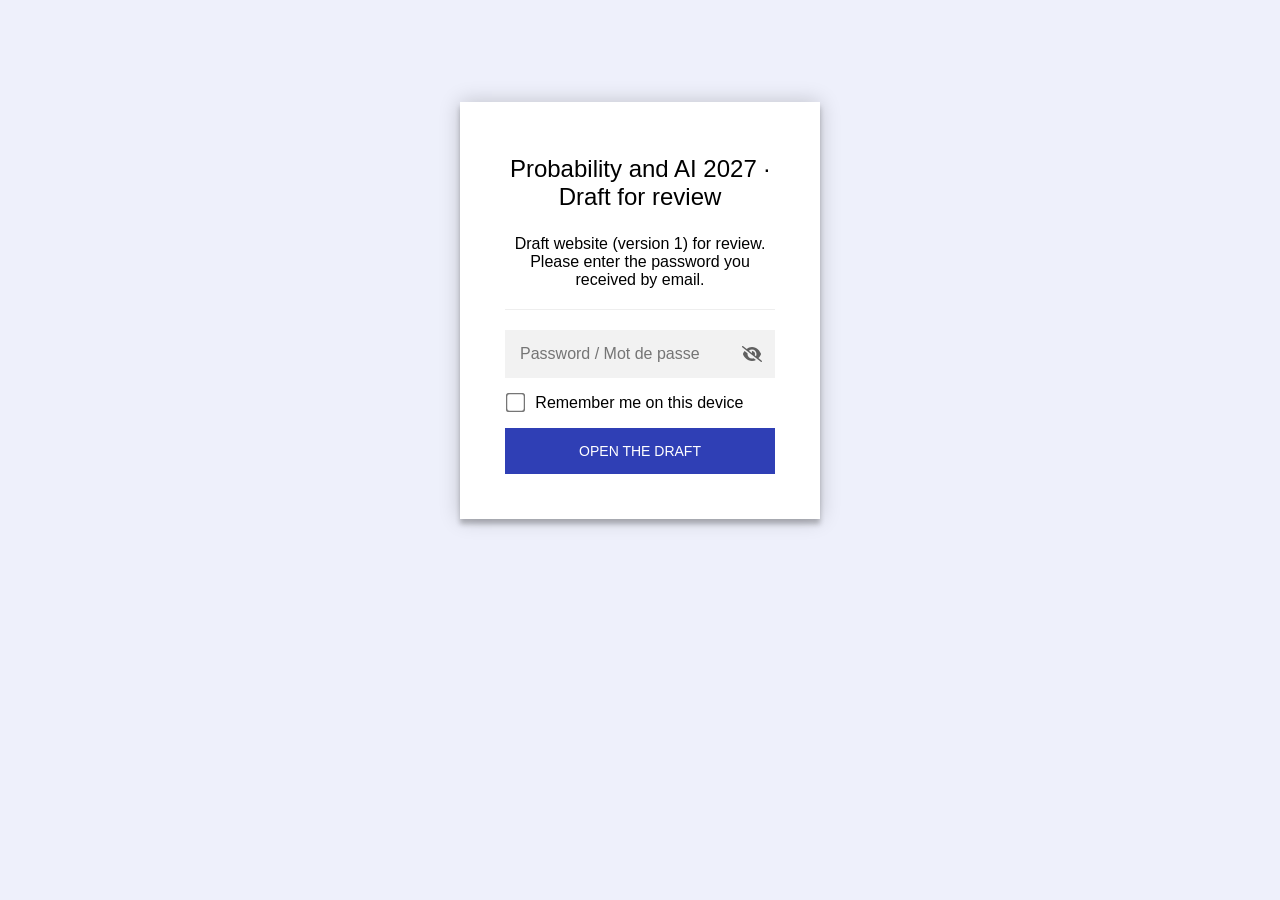
==== index.html @ 752f81de "Password-protected draft of the Probability and AI 2027 workshop website (version 1) Co-Authored-By:" ====
<!DOCTYPE html>
<html class="staticrypt-html">
    <head>
    <meta name="robots" content="noindex, nofollow">
        <meta charset="utf-8" />
        <title>Probability and AI 2027 · Draft for review</title>
        <meta name="viewport" content="width=device-width, initial-scale=1" />

        <!-- do not cache this page -->
        <meta http-equiv="cache-control" content="max-age=0" />
        <meta http-equiv="cache-control" content="no-cache" />
        <meta http-equiv="expires" content="0" />
        <meta http-equiv="expires" content="Tue, 01 Jan 1980 1:00:00 GMT" />
        <meta http-equiv="pragma" content="no-cache" />

        <style>
            .staticrypt-hr {
                margin-top: 20px;
                margin-bottom: 20px;
                border: 0;
                border-top: 1px solid #eee;
            }

            .staticrypt-page {
                width: 360px;
                padding: 8% 0 0;
                margin: auto;
                box-sizing: border-box;
            }

            .staticrypt-form {
                position: relative;
                z-index: 1;
                background: #ffffff;
                max-width: 360px;
                margin: 0 auto 100px;
                padding: 45px;
                text-align: center;
                box-shadow: 0 0 20px 0 rgba(0, 0, 0, 0.2), 0 5px 5px 0 rgba(0, 0, 0, 0.24);
            }

            .staticrypt-form input[type="password"],
            input[type="text"] {
                background: inherit;
                border: 0;
                box-sizing: border-box; /* This ensures padding is included in the total width */
                font-size: 14px;
                outline: 0;
                padding: 15px 30px 15px 15px; /* Adjust the padding to ensure there is space for the icon */
                width: 100%;
            }

            .staticrypt-password-container {
                position: relative;
                outline: 0;
                background: #f2f2f2;
                width: 100%;
                border: 0;
                margin: 0 0 15px;
                box-sizing: border-box;
            }

            .staticrypt-toggle-password-visibility {
                cursor: pointer;
                height: 20px;
                opacity: 60%;
                padding: 13px;
                position: absolute;
                right: 0;
                top: 50%;
                transform: translateY(-50%);
                width: 20px;
            }

            .staticrypt-form .staticrypt-decrypt-button {
                text-transform: uppercase;
                outline: 0;
                background: #2f3fb5;
                width: 100%;
                border: 0;
                padding: 15px;
                color: #ffffff;
                font-size: 14px;
                cursor: pointer;
            }

            .staticrypt-form .staticrypt-decrypt-button:hover,
            .staticrypt-form .staticrypt-decrypt-button:active,
            .staticrypt-form .staticrypt-decrypt-button:focus {
                background: #2f3fb5;
                filter: brightness(92%);
            }

            .staticrypt-html {
                height: 100%;
            }

            .staticrypt-body {
                height: 100%;
                margin: 0;
            }

            .staticrypt-content {
                height: 100%;
                margin-bottom: 1em;
                background: #eef0fb;
                font-family: "Arial", sans-serif;
                -webkit-font-smoothing: antialiased;
                -moz-osx-font-smoothing: grayscale;
            }

            .staticrypt-instructions {
                margin-top: -1em;
                margin-bottom: 1em;
            }

            .staticrypt-title {
                font-size: 1.5em;
            }

            label.staticrypt-remember {
                display: flex;
                align-items: center;
                margin-bottom: 1em;
            }

            .staticrypt-remember input[type="checkbox"] {
                transform: scale(1.5);
                margin-right: 1em;
            }

            .hidden {
                display: none !important;
            }

            .staticrypt-spinner-container {
                height: 100%;
                display: flex;
                align-items: center;
                justify-content: center;
            }

            .staticrypt-spinner {
                display: inline-block;
                width: 2rem;
                height: 2rem;
                vertical-align: text-bottom;
                border: 0.25em solid gray;
                border-right-color: transparent;
                border-radius: 50%;
                -webkit-animation: spinner-border 0.75s linear infinite;
                animation: spinner-border 0.75s linear infinite;
                animation-duration: 0.75s;
                animation-timing-function: linear;
                animation-delay: 0s;
                animation-iteration-count: infinite;
                animation-direction: normal;
                animation-fill-mode: none;
                animation-play-state: running;
                animation-name: spinner-border;
            }

            @keyframes spinner-border {
                100% {
                    transform: rotate(360deg);
                }
            }

            @media screen and (-webkit-min-device-pixel-ratio: 0) {
                .staticrypt-form input[type="password"],
                input[type="text"] {
                    font-size: 16px;
                }
            }
        </style>
    </head>

    <body class="staticrypt-body">
        <div id="staticrypt_loading" class="staticrypt-spinner-container">
            <div class="staticrypt-spinner"></div>
        </div>

        <div id="staticrypt_content" class="staticrypt-content hidden">
            <div class="staticrypt-page">
                <div class="staticrypt-form">
                    <div class="staticrypt-instructions">
                        <p class="staticrypt-title">Probability and AI 2027 · Draft for review</p>
                        <p>Draft website (version 1) for review. Please enter the password you received by email.</p>
                    </div>

                    <hr class="staticrypt-hr" />

                    <form id="staticrypt-form" action="#" method="post">
                        <div class="staticrypt-password-container">
                            <input
                                id="staticrypt-password"
                                type="password"
                                name="password"
                                placeholder="Password / Mot de passe"
                                autofocus
                            />

                            <img
                                class="staticrypt-toggle-password-visibility"
                                alt="Show password"
                                title="Show password"
                                src="[data-uri]"
                            />
                        </div>

                        <label id="staticrypt-remember-label" class="staticrypt-remember hidden">
                            <input id="staticrypt-remember" type="checkbox" name="remember" />
                            Remember me on this device
                        </label>

                        <input type="submit" class="staticrypt-decrypt-button" value="Open the draft" />
                    </form>
                </div>
            </div>
        </div>

        <script>
            // these variables will be filled when generating the file - the template format is 'variable_name'
            const staticryptInitiator = ((function(){
  const exports = {};
  const cryptoEngine = ((function(){
  const exports = {};
  const { subtle } = crypto;

const IV_BITS = 16 * 8;
const HEX_BITS = 4;
const ENCRYPTION_ALGO = "AES-CBC";

/**
 * Translates between utf8 encoded hexadecimal strings
 * and Uint8Array bytes.
 */
const HexEncoder = {
    /**
     * hex string -> bytes
     * @param {string} hexString
     * @returns {Uint8Array}
     */
    parse: function (hexString) {
        if (hexString.length % 2 !== 0) throw "Invalid hexString";
        const arrayBuffer = new Uint8Array(hexString.length / 2);

        for (let i = 0; i < hexString.length; i += 2) {
            const byteValue = parseInt(hexString.substring(i, i + 2), 16);
            if (isNaN(byteValue)) {
                throw "Invalid hexString";
            }
            arrayBuffer[i / 2] = byteValue;
        }
        return arrayBuffer;
    },

    /**
     * bytes -> hex string
     * @param {Uint8Array} bytes
     * @returns {string}
     */
    stringify: function (bytes) {
        const hexBytes = [];

        for (let i = 0; i < bytes.length; ++i) {
            let byteString = bytes[i].toString(16);
            if (byteString.length < 2) {
                byteString = "0" + byteString;
            }
            hexBytes.push(byteString);
        }
        return hexBytes.join("");
    },
};

/**
 * Translates between utf8 strings and Uint8Array bytes.
 */
const UTF8Encoder = {
    parse: function (str) {
        return new TextEncoder().encode(str);
    },

    stringify: function (bytes) {
        return new TextDecoder().decode(bytes);
    },
};

/**
 * Salt and encrypt a msg with a password.
 */
async function encrypt(msg, hashedPassword) {
    // Must be 16 bytes, unpredictable, and preferably cryptographically random. However, it need not be secret.
    // https://developer.mozilla.org/en-US/docs/Web/API/SubtleCrypto/encrypt#parameters
    const iv = crypto.getRandomValues(new Uint8Array(IV_BITS / 8));

    const key = await subtle.importKey("raw", HexEncoder.parse(hashedPassword), ENCRYPTION_ALGO, false, ["encrypt"]);

    const encrypted = await subtle.encrypt(
        {
            name: ENCRYPTION_ALGO,
            iv: iv,
        },
        key,
        UTF8Encoder.parse(msg)
    );

    // iv will be 32 hex characters, we prepend it to the ciphertext for use in decryption
    return HexEncoder.stringify(iv) + HexEncoder.stringify(new Uint8Array(encrypted));
}
exports.encrypt = encrypt;

/**
 * Decrypt a salted msg using a password.
 *
 * @param {string} encryptedMsg
 * @param {string} hashedPassword
 * @returns {Promise<string>}
 */
async function decrypt(encryptedMsg, hashedPassword) {
    const ivLength = IV_BITS / HEX_BITS;
    const iv = HexEncoder.parse(encryptedMsg.substring(0, ivLength));
    const encrypted = encryptedMsg.substring(ivLength);

    const key = await subtle.importKey("raw", HexEncoder.parse(hashedPassword), ENCRYPTION_ALGO, false, ["decrypt"]);

    const outBuffer = await subtle.decrypt(
        {
            name: ENCRYPTION_ALGO,
            iv: iv,
        },
        key,
        HexEncoder.parse(encrypted)
    );

    return UTF8Encoder.stringify(new Uint8Array(outBuffer));
}
exports.decrypt = decrypt;

/**
 * Salt and hash the password so it can be stored in localStorage without opening a password reuse vulnerability.
 *
 * @param {string} password
 * @param {string} salt
 * @returns {Promise<string>}
 */
async function hashPassword(password, salt) {
    // we hash the password in multiple steps, each adding more iterations. This is because we used to allow less
    // iterations, so for backward compatibility reasons, we need to support going from that to more iterations.
    let hashedPassword = await hashLegacyRound(password, salt);

    hashedPassword = await hashSecondRound(hashedPassword, salt);

    return hashThirdRound(hashedPassword, salt);
}
exports.hashPassword = hashPassword;

/**
 * This hashes the password with 1k iterations. This is a low number, we need this function to support backwards
 * compatibility.
 *
 * @param {string} password
 * @param {string} salt
 * @returns {Promise<string>}
 */
function hashLegacyRound(password, salt) {
    return pbkdf2(password, salt, 1000, "SHA-1");
}
exports.hashLegacyRound = hashLegacyRound;

/**
 * Add a second round of iterations. This is because we used to use 1k, so for backwards compatibility with
 * remember-me/autodecrypt links, we need to support going from that to more iterations.
 *
 * @param hashedPassword
 * @param salt
 * @returns {Promise<string>}
 */
function hashSecondRound(hashedPassword, salt) {
    return pbkdf2(hashedPassword, salt, 14000, "SHA-256");
}
exports.hashSecondRound = hashSecondRound;

/**
 * Add a third round of iterations to bring total number to 600k. This is because we used to use 1k, then 15k, so for
 * backwards compatibility with remember-me/autodecrypt links, we need to support going from that to more iterations.
 *
 * @param hashedPassword
 * @param salt
 * @returns {Promise<string>}
 */
function hashThirdRound(hashedPassword, salt) {
    return pbkdf2(hashedPassword, salt, 585000, "SHA-256");
}
exports.hashThirdRound = hashThirdRound;

/**
 * Salt and hash the password so it can be stored in localStorage without opening a password reuse vulnerability.
 *
 * @param {string} password
 * @param {string} salt
 * @param {int} iterations
 * @param {string} hashAlgorithm
 * @returns {Promise<string>}
 */
async function pbkdf2(password, salt, iterations, hashAlgorithm) {
    const key = await subtle.importKey("raw", UTF8Encoder.parse(password), "PBKDF2", false, ["deriveBits"]);

    const keyBytes = await subtle.deriveBits(
        {
            name: "PBKDF2",
            hash: hashAlgorithm,
            iterations,
            salt: UTF8Encoder.parse(salt),
        },
        key,
        256
    );

    return HexEncoder.stringify(new Uint8Array(keyBytes));
}

function generateRandomSalt() {
    const bytes = crypto.getRandomValues(new Uint8Array(128 / 8));

    return HexEncoder.stringify(new Uint8Array(bytes));
}
exports.generateRandomSalt = generateRandomSalt;

async function signMessage(hashedPassword, message) {
    const key = await subtle.importKey(
        "raw",
        HexEncoder.parse(hashedPassword),
        {
            name: "HMAC",
            hash: "SHA-256",
        },
        false,
        ["sign"]
    );
    const signature = await subtle.sign("HMAC", key, UTF8Encoder.parse(message));

    return HexEncoder.stringify(new Uint8Array(signature));
}
exports.signMessage = signMessage;

function getRandomAlphanum() {
    const possibleCharacters = "abcdefghijklmnopqrstuvwxyzABCDEFGHIJKLMNOPQRSTUVWXYZ0123456789";

    let byteArray;
    let parsedInt;

    // Keep generating new random bytes until we get a value that falls
    // within a range that can be evenly divided by possibleCharacters.length
    do {
        byteArray = crypto.getRandomValues(new Uint8Array(1));
        // extract the lowest byte to get an int from 0 to 255 (probably unnecessary, since we're only generating 1 byte)
        parsedInt = byteArray[0] & 0xff;
    } while (parsedInt >= 256 - (256 % possibleCharacters.length));

    // Take the modulo of the parsed integer to get a random number between 0 and totalLength - 1
    const randomIndex = parsedInt % possibleCharacters.length;

    return possibleCharacters[randomIndex];
}

/**
 * Generate a random string of a given length.
 *
 * @param {int} length
 * @returns {string}
 */
function generateRandomString(length) {
    let randomString = "";

    for (let i = 0; i < length; i++) {
        randomString += getRandomAlphanum();
    }

    return randomString;
}
exports.generateRandomString = generateRandomString;

  return exports;
})());
const codec = ((function(){
  const exports = {};
  /**
 * Initialize the codec with the provided cryptoEngine - this return functions to encode and decode messages.
 *
 * @param cryptoEngine - the engine to use for encryption / decryption
 */
function init(cryptoEngine) {
    const exports = {};

    /**
     * Top-level function for encoding a message.
     * Includes password hashing, encryption, and signing.
     *
     * @param {string} msg
     * @param {string} password
     * @param {string} salt
     *
     * @returns {string} The encoded text
     */
    async function encode(msg, password, salt) {
        const hashedPassword = await cryptoEngine.hashPassword(password, salt);

        const encrypted = await cryptoEngine.encrypt(msg, hashedPassword);

        // we use the hashed password in the HMAC because this is effectively what will be used a password (so we can store
        // it in localStorage safely, we don't use the clear text password)
        const hmac = await cryptoEngine.signMessage(hashedPassword, encrypted);

        return hmac + encrypted;
    }
    exports.encode = encode;

    /**
     * Encode using a password that has already been hashed. This is useful to encode multiple messages in a row, that way
     * we don't need to hash the password multiple times.
     *
     * @param {string} msg
     * @param {string} hashedPassword
     *
     * @returns {string} The encoded text
     */
    async function encodeWithHashedPassword(msg, hashedPassword) {
        const encrypted = await cryptoEngine.encrypt(msg, hashedPassword);

        // we use the hashed password in the HMAC because this is effectively what will be used a password (so we can store
        // it in localStorage safely, we don't use the clear text password)
        const hmac = await cryptoEngine.signMessage(hashedPassword, encrypted);

        return hmac + encrypted;
    }
    exports.encodeWithHashedPassword = encodeWithHashedPassword;

    /**
     * Top-level function for decoding a message.
     * Includes signature check and decryption.
     *
     * @param {string} signedMsg
     * @param {string} hashedPassword
     * @param {string} salt
     * @param {int} backwardCompatibleAttempt
     * @param {string} originalPassword
     *
     * @returns {Object} {success: true, decoded: string} | {success: false, message: string}
     */
    async function decode(signedMsg, hashedPassword, salt, backwardCompatibleAttempt = 0, originalPassword = "") {
        const encryptedHMAC = signedMsg.substring(0, 64);
        const encryptedMsg = signedMsg.substring(64);
        const decryptedHMAC = await cryptoEngine.signMessage(hashedPassword, encryptedMsg);

        if (decryptedHMAC !== encryptedHMAC) {
            // we have been raising the number of iterations in the hashing algorithm multiple times, so to support the old
            // remember-me/autodecrypt links we need to try bringing the old hashes up to speed.
            originalPassword = originalPassword || hashedPassword;
            if (backwardCompatibleAttempt === 0) {
                const updatedHashedPassword = await cryptoEngine.hashThirdRound(originalPassword, salt);

                return decode(signedMsg, updatedHashedPassword, salt, backwardCompatibleAttempt + 1, originalPassword);
            }
            if (backwardCompatibleAttempt === 1) {
                let updatedHashedPassword = await cryptoEngine.hashSecondRound(originalPassword, salt);
                updatedHashedPassword = await cryptoEngine.hashThirdRound(updatedHashedPassword, salt);

                return decode(signedMsg, updatedHashedPassword, salt, backwardCompatibleAttempt + 1, originalPassword);
            }

            return { success: false, message: "Signature mismatch" };
        }

        return {
            success: true,
            decoded: await cryptoEngine.decrypt(encryptedMsg, hashedPassword),
        };
    }
    exports.decode = decode;

    return exports;
}
exports.init = init;

  return exports;
})());
const decode = codec.init(cryptoEngine).decode;

/**
 * Initialize the staticrypt module, that exposes functions callbable by the password_template.
 *
 * @param {{
 *  staticryptEncryptedMsgUniqueVariableName: string,
 *  isRememberEnabled: boolean,
 *  rememberDurationInDays: number,
 *  staticryptSaltUniqueVariableName: string,
 * }} staticryptConfig - object of data that is stored on the password_template at encryption time.
 *
 * @param {{
 *  rememberExpirationKey: string,
 *  rememberPassphraseKey: string,
 *  replaceHtmlCallback: function,
 *  clearLocalStorageCallback: function,
 * }} templateConfig - object of data that can be configured by a custom password_template.
 */
function init(staticryptConfig, templateConfig) {
    const exports = {};

    /**
     * Decrypt our encrypted page, replace the whole HTML.
     *
     * @param {string} hashedPassword
     * @returns {Promise<boolean>}
     */
    async function decryptAndReplaceHtml(hashedPassword) {
        const { staticryptEncryptedMsgUniqueVariableName, staticryptSaltUniqueVariableName } = staticryptConfig;
        const { replaceHtmlCallback } = templateConfig;

        const result = await decode(
            staticryptEncryptedMsgUniqueVariableName,
            hashedPassword,
            staticryptSaltUniqueVariableName
        );
        if (!result.success) {
            return false;
        }
        const plainHTML = result.decoded;

        // if the user configured a callback call it, otherwise just replace the whole HTML
        if (typeof replaceHtmlCallback === "function") {
            replaceHtmlCallback(plainHTML);
        } else {
            document.write(plainHTML);
            document.close();
        }

        return true;
    }

    /**
     * Attempt to decrypt the page and replace the whole HTML.
     *
     * @param {string} password
     * @param {boolean} isRememberChecked
     *
     * @returns {Promise<{isSuccessful: boolean, hashedPassword?: string}>} - we return an object, so that if we want to
     *   expose more information in the future we can do it without breaking the password_template
     */
    async function handleDecryptionOfPage(password, isRememberChecked) {
        const { staticryptSaltUniqueVariableName } = staticryptConfig;

        // decrypt and replace the whole page
        const hashedPassword = await cryptoEngine.hashPassword(password, staticryptSaltUniqueVariableName);
        return handleDecryptionOfPageFromHash(hashedPassword, isRememberChecked);
    }
    exports.handleDecryptionOfPage = handleDecryptionOfPage;

    async function handleDecryptionOfPageFromHash(hashedPassword, isRememberChecked) {
        const { isRememberEnabled, rememberDurationInDays } = staticryptConfig;
        const { rememberExpirationKey, rememberPassphraseKey } = templateConfig;

        const isDecryptionSuccessful = await decryptAndReplaceHtml(hashedPassword);

        if (!isDecryptionSuccessful) {
            return {
                isSuccessful: false,
                hashedPassword,
            };
        }

        // remember the hashedPassword and set its expiration if necessary
        if (isRememberEnabled && isRememberChecked) {
            window.localStorage.setItem(rememberPassphraseKey, hashedPassword);

            // set the expiration if the duration isn't 0 (meaning no expiration)
            if (rememberDurationInDays > 0) {
                window.localStorage.setItem(
                    rememberExpirationKey,
                    (new Date().getTime() + rememberDurationInDays * 24 * 60 * 60 * 1000).toString()
                );
            }
        }

        return {
            isSuccessful: true,
            hashedPassword,
        };
    }
    exports.handleDecryptionOfPageFromHash = handleDecryptionOfPageFromHash;

    /**
     * Clear localstorage from staticrypt related values
     */
    function clearLocalStorage() {
        const { clearLocalStorageCallback, rememberExpirationKey, rememberPassphraseKey } = templateConfig;

        if (typeof clearLocalStorageCallback === "function") {
            clearLocalStorageCallback();
        } else {
            localStorage.removeItem(rememberPassphraseKey);
            localStorage.removeItem(rememberExpirationKey);
        }
    }

    async function handleDecryptOnLoad() {
        let isSuccessful = await decryptOnLoadFromUrl();

        if (!isSuccessful) {
            isSuccessful = await decryptOnLoadFromRememberMe();
        }

        return { isSuccessful };
    }
    exports.handleDecryptOnLoad = handleDecryptOnLoad;

    /**
     * Clear storage if we are logging out
     *
     * @returns {boolean} - whether we logged out
     */
    function logoutIfNeeded() {
        const logoutKey = "staticrypt_logout";

        // handle logout through query param
        const queryParams = new URLSearchParams(window.location.search);
        if (queryParams.has(logoutKey)) {
            clearLocalStorage();
            return true;
        }

        // handle logout through URL fragment
        const hash = window.location.hash.substring(1);
        if (hash.includes(logoutKey)) {
            clearLocalStorage();
            return true;
        }

        return false;
    }

    /**
     * To be called on load: check if we want to try to decrypt and replace the HTML with the decrypted content, and
     * try to do it if needed.
     *
     * @returns {Promise<boolean>} true if we derypted and replaced the whole page, false otherwise
     */
    async function decryptOnLoadFromRememberMe() {
        const { rememberDurationInDays } = staticryptConfig;
        const { rememberExpirationKey, rememberPassphraseKey } = templateConfig;

        // if we are login out, terminate
        if (logoutIfNeeded()) {
            return false;
        }

        // if there is expiration configured, check if we're not beyond the expiration
        if (rememberDurationInDays && rememberDurationInDays > 0) {
            const expiration = localStorage.getItem(rememberExpirationKey),
                isExpired = expiration && new Date().getTime() > parseInt(expiration);

            if (isExpired) {
                clearLocalStorage();
                return false;
            }
        }

        const hashedPassword = localStorage.getItem(rememberPassphraseKey);

        if (hashedPassword) {
            // try to decrypt
            const isDecryptionSuccessful = await decryptAndReplaceHtml(hashedPassword);

            // if the decryption is unsuccessful the password might be wrong - silently clear the saved data and let
            // the user fill the password form again
            if (!isDecryptionSuccessful) {
                clearLocalStorage();
                return false;
            }

            return true;
        }

        return false;
    }

    async function decryptOnLoadFromUrl() {
        const passwordKey = "staticrypt_pwd";
        const rememberMeKey = "remember_me";

        // try to get the password from the query param (for backward compatibility - we now want to avoid this method,
        // since it sends the hashed password to the server which isn't needed)
        const queryParams = new URLSearchParams(window.location.search);
        const hashedPasswordQuery = queryParams.get(passwordKey);
        const rememberMeQuery = queryParams.get(rememberMeKey);

        const urlFragment = window.location.hash.substring(1);
        // get the password from the url fragment
        const hashedPasswordRegexMatch = urlFragment.match(new RegExp(passwordKey + "=([^&]*)"));
        const hashedPasswordFragment = hashedPasswordRegexMatch ? hashedPasswordRegexMatch[1] : null;
        const rememberMeFragment = urlFragment.includes(rememberMeKey);

        const hashedPassword = hashedPasswordFragment || hashedPasswordQuery;
        const rememberMe = rememberMeFragment || rememberMeQuery;

        if (hashedPassword) {
            return handleDecryptionOfPageFromHash(hashedPassword, rememberMe);
        }

        return false;
    }

    return exports;
}
exports.init = init;

  return exports;
})());
            const templateError = "Wrong password / Mot de passe incorrect",
                templateToggleAltShow = "Show password",
                templateToggleAltHide = "Hide password",
                isRememberEnabled = true,
                staticryptConfig = {"staticryptEncryptedMsgUniqueVariableName":"[base64]","isRememberEnabled":true,"rememberDurationInDays":30,"staticryptSaltUniqueVariableName":"a4b0f09ac253f34bae8fbdd0ce7cca74"};

            // you can edit these values to customize some of the behavior of StatiCrypt
            const templateConfig = {
                rememberExpirationKey: "staticrypt_expiration",
                rememberPassphraseKey: "staticrypt_passphrase",
                replaceHtmlCallback: null,
                clearLocalStorageCallback: null,
            };

            // init the staticrypt engine
            const staticrypt = staticryptInitiator.init(staticryptConfig, templateConfig);

            // try to automatically decrypt on load if there is a saved password
            window.onload = async function () {
                const { isSuccessful } = await staticrypt.handleDecryptOnLoad();

                // if we didn't decrypt anything on load, show the password prompt. Otherwise the content has already been
                // replaced, no need to do anything
                if (!isSuccessful) {
                    // hide loading screen
                    document.getElementById("staticrypt_loading").classList.add("hidden");
                    document.getElementById("staticrypt_content").classList.remove("hidden");
                    document.getElementById("staticrypt-password").focus();

                    // show the remember me checkbox
                    if (isRememberEnabled) {
                        document.getElementById("staticrypt-remember-label").classList.remove("hidden");
                    }
                }
            };

            // toggle password visibility
            const toggleIcon = document.querySelector(".staticrypt-toggle-password-visibility");
            // these two icons are coming from FontAwesome
            const imgSrcEyeClosed =
                "[data-uri]";
            const imgSrcEyeOpened =
                "[data-uri]";
            toggleIcon.addEventListener("click", function () {
                const passwordInput = document.getElementById("staticrypt-password");
                if (passwordInput.type === "password") {
                    passwordInput.type = "text";
                    toggleIcon.src = imgSrcEyeOpened;
                    toggleIcon.alt = templateToggleAltHide;
                    toggleIcon.title = templateToggleAltHide;
                } else {
                    passwordInput.type = "password";
                    toggleIcon.src = imgSrcEyeClosed;
                    toggleIcon.alt = templateToggleAltShow;
                    toggleIcon.title = templateToggleAltShow;
                }
            });

            // handle password form submission
            document.getElementById("staticrypt-form").addEventListener("submit", async function (e) {
                e.preventDefault();

                const password = document.getElementById("staticrypt-password").value,
                    isRememberChecked = document.getElementById("staticrypt-remember").checked;

                const { isSuccessful } = await staticrypt.handleDecryptionOfPage(password, isRememberChecked);

                if (!isSuccessful) {
                    alert(templateError);
                }
            });
        </script>
    </body>
</html>
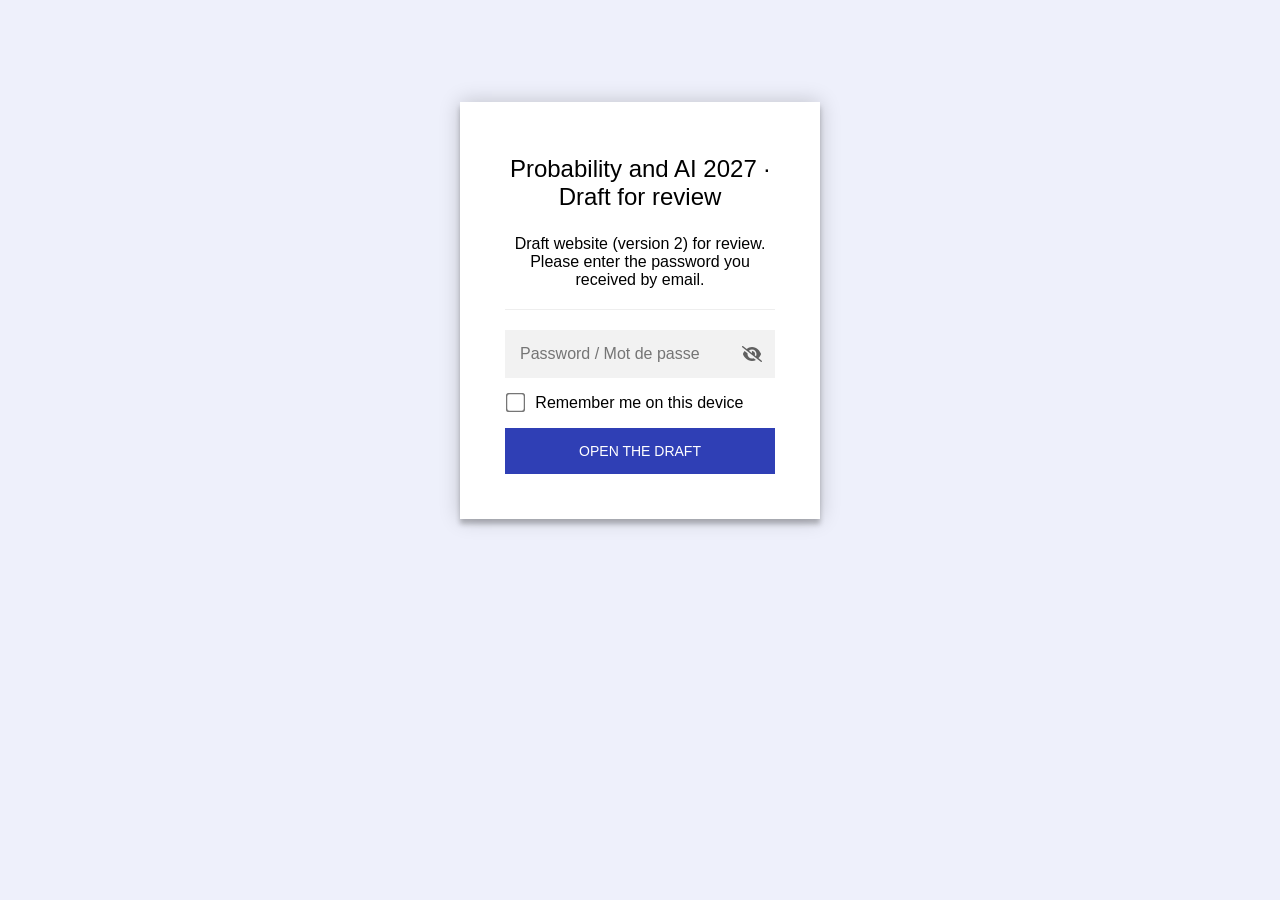
==== commit 816cf792: "Update draft to version 2 Organizers and local committee strip with uOttawa and CRM logos, new speak" ====
--- a/index.html
+++ b/index.html
@@ -185,7 +185,7 @@
                 <div class="staticrypt-form">
                     <div class="staticrypt-instructions">
                         <p class="staticrypt-title">Probability and AI 2027 · Draft for review</p>
-                        <p>Draft website (version 1) for review. Please enter the password you received by email.</p>
+                        <p>Draft website (version 2) for review. Please enter the password you received by email.</p>
                     </div>
 
                     <hr class="staticrypt-hr" />
@@ -821,7 +821,7 @@
                 templateToggleAltShow = "Show password",
                 templateToggleAltHide = "Hide password",
                 isRememberEnabled = true,
-                staticryptConfig = {"staticryptEncryptedMsgUniqueVariableName":"[base64]","isRememberEnabled":true,"rememberDurationInDays":30,"staticryptSaltUniqueVariableName":"a4b0f09ac253f34bae8fbdd0ce7cca74"};
+                staticryptConfig = {"staticryptEncryptedMsgUniqueVariableName":"[base64]","isRememberEnabled":true,"rememberDurationInDays":30,"staticryptSaltUniqueVariableName":"a4b0f09ac253f34bae8fbdd0ce7cca74"};
 
             // you can edit these values to customize some of the behavior of StatiCrypt
             const templateConfig = {
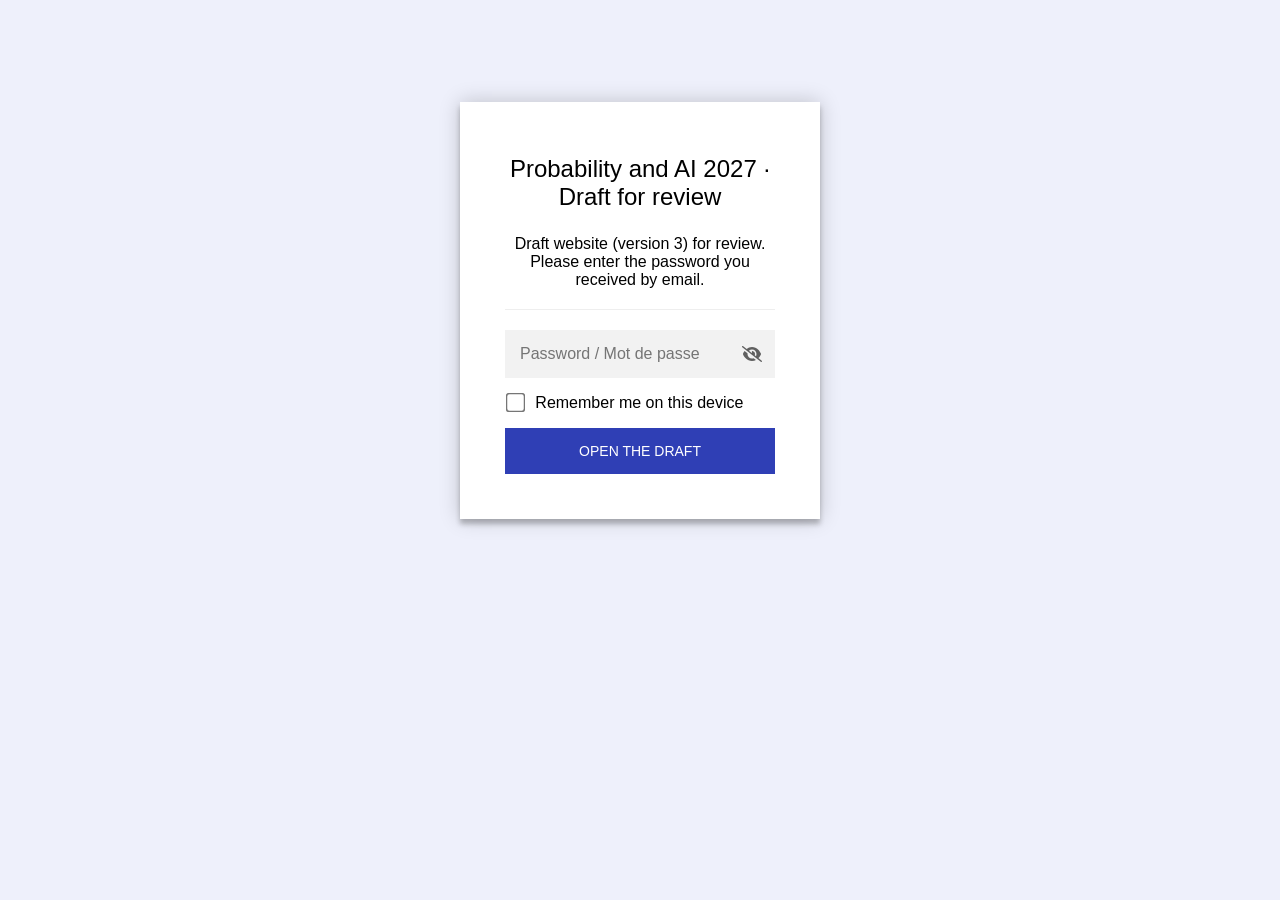
==== commit dfc5a665: "Update draft to version 3: one page per menu tab Sponsors bar at the top, organizers in the title ar" ====
--- a/index.html
+++ b/index.html
@@ -185,7 +185,7 @@
                 <div class="staticrypt-form">
                     <div class="staticrypt-instructions">
                         <p class="staticrypt-title">Probability and AI 2027 · Draft for review</p>
-                        <p>Draft website (version 2) for review. Please enter the password you received by email.</p>
+                        <p>Draft website (version 3) for review. Please enter the password you received by email.</p>
                     </div>
 
                     <hr class="staticrypt-hr" />
@@ -821,7 +821,7 @@
                 templateToggleAltShow = "Show password",
                 templateToggleAltHide = "Hide password",
                 isRememberEnabled = true,
-                staticryptConfig = {"staticryptEncryptedMsgUniqueVariableName":"[base64]","isRememberEnabled":true,"rememberDurationInDays":30,"staticryptSaltUniqueVariableName":"a4b0f09ac253f34bae8fbdd0ce7cca74"};
+                staticryptConfig = {"staticryptEncryptedMsgUniqueVariableName":"[base64]","isRememberEnabled":true,"rememberDurationInDays":30,"staticryptSaltUniqueVariableName":"a4b0f09ac253f34bae8fbdd0ce7cca74"};
 
             // you can edit these values to customize some of the behavior of StatiCrypt
             const templateConfig = {
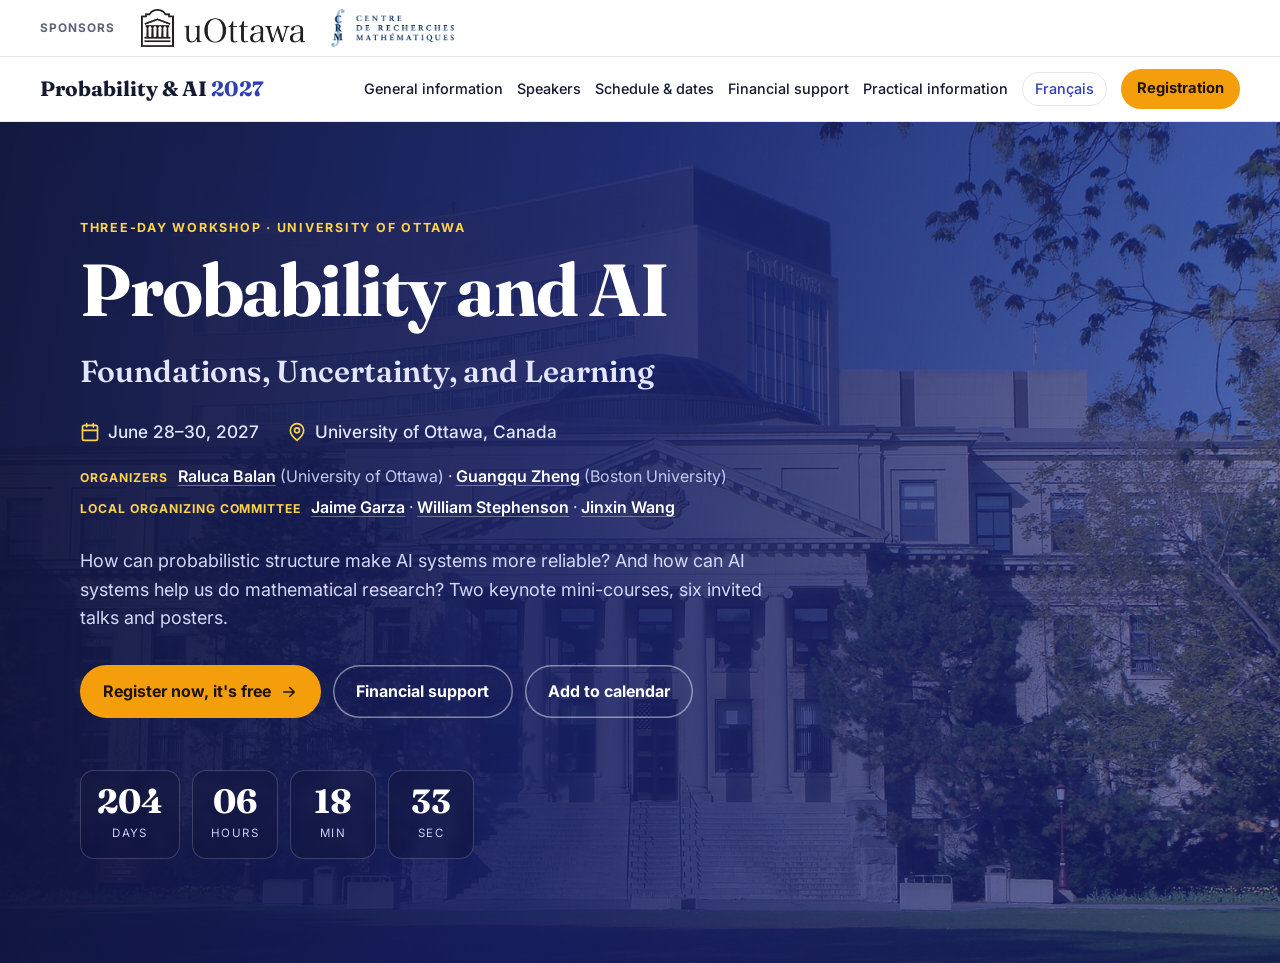
==== commit 6784d2b6: "Remove the password: publish the readable site Co-Authored-By: Claude Opus 5.5 <noreply@anthropic.co" ====
--- a/index.html
+++ b/index.html
@@ -1,893 +1,140 @@
-<!DOCTYPE html>
-<html class="staticrypt-html">
-    <head>
-    <meta name="robots" content="noindex, nofollow">
-        <meta charset="utf-8" />
-        <title>Probability and AI 2027 · Draft for review</title>
-        <meta name="viewport" content="width=device-width, initial-scale=1" />
+<!doctype html>
+<html lang="en">
+<head>
+  <meta name="robots" content="noindex, nofollow">
+  <meta charset="utf-8">
+  <meta name="viewport" content="width=device-width, initial-scale=1">
 
-        <!-- do not cache this page -->
-        <meta http-equiv="cache-control" content="max-age=0" />
-        <meta http-equiv="cache-control" content="no-cache" />
-        <meta http-equiv="expires" content="0" />
-        <meta http-equiv="expires" content="Tue, 01 Jan 1980 1:00:00 GMT" />
-        <meta http-equiv="pragma" content="no-cache" />
+  <!-- Search engines show the title and description; link previews (email, WeChat, X, Slack) use the og: tags -->
+  <title>Probability and AI 2027 · Workshop at the University of Ottawa, June 28–30</title>
+  <meta name="description" content="Probability and AI: Foundations, Uncertainty, and Learning. A free three-day workshop at the University of Ottawa, June 28–30, 2027, with keynote mini-courses by Ivan Nourdin and Le Chen, six invited talks, and financial support for graduate students and postdocs.">
+  <meta name="keywords" content="probability, artificial intelligence, machine learning, uncertainty quantification, stochastic analysis, workshop, conference, Ottawa, 2027">
+  <meta property="og:type" content="website">
+  <meta property="og:title" content="Probability and AI 2027 · June 28–30 · University of Ottawa">
+  <meta property="og:description" content="Free registration · keynote mini-courses by Ivan Nourdin and Le Chen · six invited talks · support for graduate students and postdocs.">
+  <!-- After publishing, add: <meta property="og:image" content="https://YOUR-SITE/images/ottawa/tabaret-hall.jpg"> -->
 
-        <style>
-            .staticrypt-hr {
-                margin-top: 20px;
-                margin-bottom: 20px;
-                border: 0;
-                border-top: 1px solid #eee;
-            }
+  <!-- Lets Google show this as an event (date, place, "free") in search results -->
+  <script type="application/ld+json">
+  {
+    "@context": "https://schema.org",
+    "@type": "Event",
+    "name": "Probability and AI: Foundations, Uncertainty, and Learning",
+    "description": "A free three-day workshop connecting rigorous probability with contemporary AI: two keynote mini-courses, six invited talks, posters, a panel discussion and an open problem session.",
+    "startDate": "2027-06-28T09:30-04:00",
+    "endDate": "2027-06-30T16:45-04:00",
+    "eventStatus": "https://schema.org/EventScheduled",
+    "eventAttendanceMode": "https://schema.org/OfflineEventAttendanceMode",
+    "location": {
+      "@type": "Place",
+      "name": "University of Ottawa",
+      "address": { "@type": "PostalAddress", "addressLocality": "Ottawa", "addressRegion": "ON", "addressCountry": "CA" }
+    },
+    "isAccessibleForFree": true,
+    "offers": { "@type": "Offer", "price": "0", "priceCurrency": "CAD", "availability": "https://schema.org/InStock", "validThrough": "2027-06-01", "url": "https://docs.google.com/forms/d/e/1FAIpQLSeGgCG70pmu8C7cT3y1N-xh1k_grleS4cE2XgWd0tavkhzTyg/viewform" },
+    "organizer": [
+      { "@type": "Person", "name": "Raluca Balan", "affiliation": "University of Ottawa", "url": "https://uniweb.uottawa.ca/sites/Raluca-Balan" },
+      { "@type": "Person", "name": "Guangqu Zheng", "affiliation": "Boston University", "url": "https://sites.bu.edu/gzheng90/" }
+    ],
+    "performer": [
+      { "@type": "Person", "name": "Ivan Nourdin", "affiliation": "University of Luxembourg" },
+      { "@type": "Person", "name": "Le Chen", "affiliation": "Auburn University" },
+      { "@type": "Person", "name": "Krishna Balasubramanian", "affiliation": "University of California, Davis" },
+      { "@type": "Person", "name": "Murat Erdogdu", "affiliation": "University of Toronto" },
+      { "@type": "Person", "name": "Maia Fraser", "affiliation": "University of Ottawa" },
+      { "@type": "Person", "name": "Rafal Kulik", "affiliation": "University of Ottawa" },
+      { "@type": "Person", "name": "David Ledvinka", "affiliation": "Imperial College London" },
+      { "@type": "Person", "name": "Courtney Paquette", "affiliation": "McGill University" }
+    ]
+  }
+  </script>
 
-            .staticrypt-page {
-                width: 360px;
-                padding: 8% 0 0;
-                margin: auto;
-                box-sizing: border-box;
-            }
+  <link rel="icon" href="data:image/svg+xml,%3Csvg xmlns='http://www.w3.org/2000/svg' viewBox='0 0 32 32'%3E%3Crect width='32' height='32' rx='8' fill='%232f3fb5'/%3E%3Ccircle cx='16' cy='16' r='6' fill='%23f59e0b'/%3E%3C/svg%3E">
+  <link rel="preconnect" href="https://fonts.googleapis.com">
+  <link rel="preconnect" href="https://fonts.gstatic.com" crossorigin>
+  <link href="https://fonts.googleapis.com/css2?family=Fraunces:opsz,wght@9..144,600;9..144,700&family=Inter:wght@400;500;600;700&display=swap" rel="stylesheet">
+  <link rel="stylesheet" href="style.css">
+</head>
+<body id="top" class="home">
 
-            .staticrypt-form {
-                position: relative;
-                z-index: 1;
-                background: #ffffff;
-                max-width: 360px;
-                margin: 0 auto 100px;
-                padding: 45px;
-                text-align: center;
-                box-shadow: 0 0 20px 0 rgba(0, 0, 0, 0.2), 0 5px 5px 0 rgba(0, 0, 0, 0.24);
-            }
+<!-- ============ SPONSORS ============ -->
+<div class="sponsor-bar">
+  <div class="container sponsor-inner">
+    <span class="sponsor-label">Sponsors</span>
+    <a href="https://www.uottawa.ca/faculty-science/mathematics-statistics" target="_blank" rel="noopener"><img src="images/logos/uottawa.png" alt="University of Ottawa" width="190" height="44"></a>
+    <a href="https://www.crmath.ca/en/" target="_blank" rel="noopener"><img src="images/logos/crm.png" alt="Centre de recherches mathématiques (CRM)" width="143" height="44"></a>
+  </div>
+</div>
 
-            .staticrypt-form input[type="password"],
-            input[type="text"] {
-                background: inherit;
-                border: 0;
-                box-sizing: border-box; /* This ensures padding is included in the total width */
-                font-size: 14px;
-                outline: 0;
-                padding: 15px 30px 15px 15px; /* Adjust the padding to ensure there is space for the icon */
-                width: 100%;
-            }
+<!-- ============ HEADER / MENU ============ -->
+<header class="site-header">
+  <div class="container nav">
+    <a href="./" class="brand">Probability&nbsp;&amp;&nbsp;AI <span>2027</span></a>
+    <a class="lang lang-mobile" href="fr/" lang="fr" title="Version française">Français</a>
+    <button class="nav-toggle" aria-label="Open menu" aria-expanded="false" aria-controls="nav">
+      <svg class="i" viewBox="0 0 24 24"><path d="M4 6h16M4 12h16M4 18h16"/></svg>
+    </button>
+    <nav id="nav">
+      <a href="information.html">General information</a>
+      <a href="speakers.html">Speakers</a>
+      <a href="schedule.html">Schedule &amp; dates</a>
+      <a href="financial-support.html">Financial support</a>
+      <a href="practical-information.html">Practical information</a>
+      <a class="lang" href="fr/" lang="fr" title="Version française">Français</a>
+      <a class="btn btn-small" href="https://docs.google.com/forms/d/e/1FAIpQLSeGgCG70pmu8C7cT3y1N-xh1k_grleS4cE2XgWd0tavkhzTyg/viewform" target="_blank" rel="noopener">Registration</a>
+    </nav>
+  </div>
+</header>
 
-            .staticrypt-password-container {
-                position: relative;
-                outline: 0;
-                background: #f2f2f2;
-                width: 100%;
-                border: 0;
-                margin: 0 0 15px;
-                box-sizing: border-box;
-            }
+<main>
 
-            .staticrypt-toggle-password-visibility {
-                cursor: pointer;
-                height: 20px;
-                opacity: 60%;
-                padding: 13px;
-                position: absolute;
-                right: 0;
-                top: 50%;
-                transform: translateY(-50%);
-                width: 20px;
-            }
+<!-- ============ HERO ============ -->
+<section class="hero hero-home">
+  <div class="container">
+    <p class="eyebrow">Three-day workshop · University of Ottawa</p>
+    <h1>Probability and AI</h1>
+    <p class="subtitle">Foundations, Uncertainty, and Learning</p>
+    <div class="hero-meta">
+      <span>
+        <svg class="i" viewBox="0 0 24 24"><rect width="18" height="18" x="3" y="4" rx="2"/><path d="M16 2v4M8 2v4M3 10h18"/></svg>
+        June 28–30, 2027
+      </span>
+      <span>
+        <svg class="i" viewBox="0 0 24 24"><path d="M20 10c0 6-8 12-8 12s-8-6-8-12a8 8 0 0 1 16 0Z"/><circle cx="12" cy="10" r="3"/></svg>
+        University of Ottawa, Canada
+      </span>
+    </div>
+    <div class="hero-org">
+      <p><span class="label">Organizers</span><a href="https://uniweb.uottawa.ca/sites/Raluca-Balan" target="_blank" rel="noopener">Raluca Balan</a> <span class="aff">(University of Ottawa)</span> · <a href="https://sites.bu.edu/gzheng90/" target="_blank" rel="noopener">Guangqu Zheng</a> <span class="aff">(Boston University)</span></p>
+      <p><span class="label">Local organizing committee</span><a href="https://garjaime22-hash.github.io/personal-site/index.html" target="_blank" rel="noopener">Jaime Garza</a> · <a href="https://williamdstephenson.github.io/" target="_blank" rel="noopener">William Stephenson</a> · <a href="https://jwang023.github.io/" target="_blank" rel="noopener">Jinxin Wang</a></p>
+    </div>
+    <p class="lead">How can probabilistic structure make AI systems more reliable? And how can AI systems help us
+      do mathematical research? Two keynote mini-courses, six invited talks and posters.</p>
 
-            .staticrypt-form .staticrypt-decrypt-button {
-                text-transform: uppercase;
-                outline: 0;
-                background: #2f3fb5;
-                width: 100%;
-                border: 0;
-                padding: 15px;
-                color: #ffffff;
-                font-size: 14px;
-                cursor: pointer;
-            }
+    <div class="hero-actions">
+      <!-- Registration link (Google Form) is on every page (menu button, floating button) and in the JSON-LD block above: search all .html files when it changes -->
+      <a class="btn" href="https://docs.google.com/forms/d/e/1FAIpQLSeGgCG70pmu8C7cT3y1N-xh1k_grleS4cE2XgWd0tavkhzTyg/viewform" target="_blank" rel="noopener">
+        Register now, it's free
+        <svg class="i" viewBox="0 0 24 24"><path d="M5 12h14M13 6l6 6-6 6"/></svg>
+      </a>
+      <a class="btn btn-ghost" href="financial-support.html">Financial support</a>
+      <a class="btn btn-ghost" target="_blank" rel="noopener"
+         href="https://calendar.google.com/calendar/render?action=TEMPLATE&text=Probability%20and%20AI%202027%20(workshop)&dates=20270628/20270701&location=University%20of%20Ottawa%2C%20Ottawa%2C%20ON%2C%20Canada">
+        Add to calendar
+      </a>
+    </div>
 
-            .staticrypt-form .staticrypt-decrypt-button:hover,
-            .staticrypt-form .staticrypt-decrypt-button:active,
-            .staticrypt-form .staticrypt-decrypt-button:focus {
-                background: #2f3fb5;
-                filter: brightness(92%);
-            }
+    <div class="countdown" data-start="2027-06-28T09:30:00-04:00" aria-label="Time until the workshop starts">
+      <div><b data-d>--</b><small>days</small></div>
+      <div><b data-h>--</b><small>hours</small></div>
+      <div><b data-m>--</b><small>min</small></div>
+      <div><b data-s>--</b><small>sec</small></div>
+    </div>
+  </div>
+</section>
 
-            .staticrypt-html {
-                height: 100%;
-            }
+</main>
 
-            .staticrypt-body {
-                height: 100%;
-                margin: 0;
-            }
-
-            .staticrypt-content {
-                height: 100%;
-                margin-bottom: 1em;
-                background: #eef0fb;
-                font-family: "Arial", sans-serif;
-                -webkit-font-smoothing: antialiased;
-                -moz-osx-font-smoothing: grayscale;
-            }
-
-            .staticrypt-instructions {
-                margin-top: -1em;
-                margin-bottom: 1em;
-            }
-
-            .staticrypt-title {
-                font-size: 1.5em;
-            }
-
-            label.staticrypt-remember {
-                display: flex;
-                align-items: center;
-                margin-bottom: 1em;
-            }
-
-            .staticrypt-remember input[type="checkbox"] {
-                transform: scale(1.5);
-                margin-right: 1em;
-            }
-
-            .hidden {
-                display: none !important;
-            }
-
-            .staticrypt-spinner-container {
-                height: 100%;
-                display: flex;
-                align-items: center;
-                justify-content: center;
-            }
-
-            .staticrypt-spinner {
-                display: inline-block;
-                width: 2rem;
-                height: 2rem;
-                vertical-align: text-bottom;
-                border: 0.25em solid gray;
-                border-right-color: transparent;
-                border-radius: 50%;
-                -webkit-animation: spinner-border 0.75s linear infinite;
-                animation: spinner-border 0.75s linear infinite;
-                animation-duration: 0.75s;
-                animation-timing-function: linear;
-                animation-delay: 0s;
-                animation-iteration-count: infinite;
-                animation-direction: normal;
-                animation-fill-mode: none;
-                animation-play-state: running;
-                animation-name: spinner-border;
-            }
-
-            @keyframes spinner-border {
-                100% {
-                    transform: rotate(360deg);
-                }
-            }
-
-            @media screen and (-webkit-min-device-pixel-ratio: 0) {
-                .staticrypt-form input[type="password"],
-                input[type="text"] {
-                    font-size: 16px;
-                }
-            }
-        </style>
-    </head>
-
-    <body class="staticrypt-body">
-        <div id="staticrypt_loading" class="staticrypt-spinner-container">
-            <div class="staticrypt-spinner"></div>
-        </div>
-
-        <div id="staticrypt_content" class="staticrypt-content hidden">
-            <div class="staticrypt-page">
-                <div class="staticrypt-form">
-                    <div class="staticrypt-instructions">
-                        <p class="staticrypt-title">Probability and AI 2027 · Draft for review</p>
-                        <p>Draft website (version 3) for review. Please enter the password you received by email.</p>
-                    </div>
-
-                    <hr class="staticrypt-hr" />
-
-                    <form id="staticrypt-form" action="#" method="post">
-                        <div class="staticrypt-password-container">
-                            <input
-                                id="staticrypt-password"
-                                type="password"
-                                name="password"
-                                placeholder="Password / Mot de passe"
-                                autofocus
-                            />
-
-                            <img
-                                class="staticrypt-toggle-password-visibility"
-                                alt="Show password"
-                                title="Show password"
-                                src="[data-uri]"
-                            />
-                        </div>
-
-                        <label id="staticrypt-remember-label" class="staticrypt-remember hidden">
-                            <input id="staticrypt-remember" type="checkbox" name="remember" />
-                            Remember me on this device
-                        </label>
-
-                        <input type="submit" class="staticrypt-decrypt-button" value="Open the draft" />
-                    </form>
-                </div>
-            </div>
-        </div>
-
-        <script>
-            // these variables will be filled when generating the file - the template format is 'variable_name'
-            const staticryptInitiator = ((function(){
-  const exports = {};
-  const cryptoEngine = ((function(){
-  const exports = {};
-  const { subtle } = crypto;
-
-const IV_BITS = 16 * 8;
-const HEX_BITS = 4;
-const ENCRYPTION_ALGO = "AES-CBC";
-
-/**
- * Translates between utf8 encoded hexadecimal strings
- * and Uint8Array bytes.
- */
-const HexEncoder = {
-    /**
-     * hex string -> bytes
-     * @param {string} hexString
-     * @returns {Uint8Array}
-     */
-    parse: function (hexString) {
-        if (hexString.length % 2 !== 0) throw "Invalid hexString";
-        const arrayBuffer = new Uint8Array(hexString.length / 2);
-
-        for (let i = 0; i < hexString.length; i += 2) {
-            const byteValue = parseInt(hexString.substring(i, i + 2), 16);
-            if (isNaN(byteValue)) {
-                throw "Invalid hexString";
-            }
-            arrayBuffer[i / 2] = byteValue;
-        }
-        return arrayBuffer;
-    },
-
-    /**
-     * bytes -> hex string
-     * @param {Uint8Array} bytes
-     * @returns {string}
-     */
-    stringify: function (bytes) {
-        const hexBytes = [];
-
-        for (let i = 0; i < bytes.length; ++i) {
-            let byteString = bytes[i].toString(16);
-            if (byteString.length < 2) {
-                byteString = "0" + byteString;
-            }
-            hexBytes.push(byteString);
-        }
-        return hexBytes.join("");
-    },
-};
-
-/**
- * Translates between utf8 strings and Uint8Array bytes.
- */
-const UTF8Encoder = {
-    parse: function (str) {
-        return new TextEncoder().encode(str);
-    },
-
-    stringify: function (bytes) {
-        return new TextDecoder().decode(bytes);
-    },
-};
-
-/**
- * Salt and encrypt a msg with a password.
- */
-async function encrypt(msg, hashedPassword) {
-    // Must be 16 bytes, unpredictable, and preferably cryptographically random. However, it need not be secret.
-    // https://developer.mozilla.org/en-US/docs/Web/API/SubtleCrypto/encrypt#parameters
-    const iv = crypto.getRandomValues(new Uint8Array(IV_BITS / 8));
-
-    const key = await subtle.importKey("raw", HexEncoder.parse(hashedPassword), ENCRYPTION_ALGO, false, ["encrypt"]);
-
-    const encrypted = await subtle.encrypt(
-        {
-            name: ENCRYPTION_ALGO,
-            iv: iv,
-        },
-        key,
-        UTF8Encoder.parse(msg)
-    );
-
-    // iv will be 32 hex characters, we prepend it to the ciphertext for use in decryption
-    return HexEncoder.stringify(iv) + HexEncoder.stringify(new Uint8Array(encrypted));
-}
-exports.encrypt = encrypt;
-
-/**
- * Decrypt a salted msg using a password.
- *
- * @param {string} encryptedMsg
- * @param {string} hashedPassword
- * @returns {Promise<string>}
- */
-async function decrypt(encryptedMsg, hashedPassword) {
-    const ivLength = IV_BITS / HEX_BITS;
-    const iv = HexEncoder.parse(encryptedMsg.substring(0, ivLength));
-    const encrypted = encryptedMsg.substring(ivLength);
-
-    const key = await subtle.importKey("raw", HexEncoder.parse(hashedPassword), ENCRYPTION_ALGO, false, ["decrypt"]);
-
-    const outBuffer = await subtle.decrypt(
-        {
-            name: ENCRYPTION_ALGO,
-            iv: iv,
-        },
-        key,
-        HexEncoder.parse(encrypted)
-    );
-
-    return UTF8Encoder.stringify(new Uint8Array(outBuffer));
-}
-exports.decrypt = decrypt;
-
-/**
- * Salt and hash the password so it can be stored in localStorage without opening a password reuse vulnerability.
- *
- * @param {string} password
- * @param {string} salt
- * @returns {Promise<string>}
- */
-async function hashPassword(password, salt) {
-    // we hash the password in multiple steps, each adding more iterations. This is because we used to allow less
-    // iterations, so for backward compatibility reasons, we need to support going from that to more iterations.
-    let hashedPassword = await hashLegacyRound(password, salt);
-
-    hashedPassword = await hashSecondRound(hashedPassword, salt);
-
-    return hashThirdRound(hashedPassword, salt);
-}
-exports.hashPassword = hashPassword;
-
-/**
- * This hashes the password with 1k iterations. This is a low number, we need this function to support backwards
- * compatibility.
- *
- * @param {string} password
- * @param {string} salt
- * @returns {Promise<string>}
- */
-function hashLegacyRound(password, salt) {
-    return pbkdf2(password, salt, 1000, "SHA-1");
-}
-exports.hashLegacyRound = hashLegacyRound;
-
-/**
- * Add a second round of iterations. This is because we used to use 1k, so for backwards compatibility with
- * remember-me/autodecrypt links, we need to support going from that to more iterations.
- *
- * @param hashedPassword
- * @param salt
- * @returns {Promise<string>}
- */
-function hashSecondRound(hashedPassword, salt) {
-    return pbkdf2(hashedPassword, salt, 14000, "SHA-256");
-}
-exports.hashSecondRound = hashSecondRound;
-
-/**
- * Add a third round of iterations to bring total number to 600k. This is because we used to use 1k, then 15k, so for
- * backwards compatibility with remember-me/autodecrypt links, we need to support going from that to more iterations.
- *
- * @param hashedPassword
- * @param salt
- * @returns {Promise<string>}
- */
-function hashThirdRound(hashedPassword, salt) {
-    return pbkdf2(hashedPassword, salt, 585000, "SHA-256");
-}
-exports.hashThirdRound = hashThirdRound;
-
-/**
- * Salt and hash the password so it can be stored in localStorage without opening a password reuse vulnerability.
- *
- * @param {string} password
- * @param {string} salt
- * @param {int} iterations
- * @param {string} hashAlgorithm
- * @returns {Promise<string>}
- */
-async function pbkdf2(password, salt, iterations, hashAlgorithm) {
-    const key = await subtle.importKey("raw", UTF8Encoder.parse(password), "PBKDF2", false, ["deriveBits"]);
-
-    const keyBytes = await subtle.deriveBits(
-        {
-            name: "PBKDF2",
-            hash: hashAlgorithm,
-            iterations,
-            salt: UTF8Encoder.parse(salt),
-        },
-        key,
-        256
-    );
-
-    return HexEncoder.stringify(new Uint8Array(keyBytes));
-}
-
-function generateRandomSalt() {
-    const bytes = crypto.getRandomValues(new Uint8Array(128 / 8));
-
-    return HexEncoder.stringify(new Uint8Array(bytes));
-}
-exports.generateRandomSalt = generateRandomSalt;
-
-async function signMessage(hashedPassword, message) {
-    const key = await subtle.importKey(
-        "raw",
-        HexEncoder.parse(hashedPassword),
-        {
-            name: "HMAC",
-            hash: "SHA-256",
-        },
-        false,
-        ["sign"]
-    );
-    const signature = await subtle.sign("HMAC", key, UTF8Encoder.parse(message));
-
-    return HexEncoder.stringify(new Uint8Array(signature));
-}
-exports.signMessage = signMessage;
-
-function getRandomAlphanum() {
-    const possibleCharacters = "abcdefghijklmnopqrstuvwxyzABCDEFGHIJKLMNOPQRSTUVWXYZ0123456789";
-
-    let byteArray;
-    let parsedInt;
-
-    // Keep generating new random bytes until we get a value that falls
-    // within a range that can be evenly divided by possibleCharacters.length
-    do {
-        byteArray = crypto.getRandomValues(new Uint8Array(1));
-        // extract the lowest byte to get an int from 0 to 255 (probably unnecessary, since we're only generating 1 byte)
-        parsedInt = byteArray[0] & 0xff;
-    } while (parsedInt >= 256 - (256 % possibleCharacters.length));
-
-    // Take the modulo of the parsed integer to get a random number between 0 and totalLength - 1
-    const randomIndex = parsedInt % possibleCharacters.length;
-
-    return possibleCharacters[randomIndex];
-}
-
-/**
- * Generate a random string of a given length.
- *
- * @param {int} length
- * @returns {string}
- */
-function generateRandomString(length) {
-    let randomString = "";
-
-    for (let i = 0; i < length; i++) {
-        randomString += getRandomAlphanum();
-    }
-
-    return randomString;
-}
-exports.generateRandomString = generateRandomString;
-
-  return exports;
-})());
-const codec = ((function(){
-  const exports = {};
-  /**
- * Initialize the codec with the provided cryptoEngine - this return functions to encode and decode messages.
- *
- * @param cryptoEngine - the engine to use for encryption / decryption
- */
-function init(cryptoEngine) {
-    const exports = {};
-
-    /**
-     * Top-level function for encoding a message.
-     * Includes password hashing, encryption, and signing.
-     *
-     * @param {string} msg
-     * @param {string} password
-     * @param {string} salt
-     *
-     * @returns {string} The encoded text
-     */
-    async function encode(msg, password, salt) {
-        const hashedPassword = await cryptoEngine.hashPassword(password, salt);
-
-        const encrypted = await cryptoEngine.encrypt(msg, hashedPassword);
-
-        // we use the hashed password in the HMAC because this is effectively what will be used a password (so we can store
-        // it in localStorage safely, we don't use the clear text password)
-        const hmac = await cryptoEngine.signMessage(hashedPassword, encrypted);
-
-        return hmac + encrypted;
-    }
-    exports.encode = encode;
-
-    /**
-     * Encode using a password that has already been hashed. This is useful to encode multiple messages in a row, that way
-     * we don't need to hash the password multiple times.
-     *
-     * @param {string} msg
-     * @param {string} hashedPassword
-     *
-     * @returns {string} The encoded text
-     */
-    async function encodeWithHashedPassword(msg, hashedPassword) {
-        const encrypted = await cryptoEngine.encrypt(msg, hashedPassword);
-
-        // we use the hashed password in the HMAC because this is effectively what will be used a password (so we can store
-        // it in localStorage safely, we don't use the clear text password)
-        const hmac = await cryptoEngine.signMessage(hashedPassword, encrypted);
-
-        return hmac + encrypted;
-    }
-    exports.encodeWithHashedPassword = encodeWithHashedPassword;
-
-    /**
-     * Top-level function for decoding a message.
-     * Includes signature check and decryption.
-     *
-     * @param {string} signedMsg
-     * @param {string} hashedPassword
-     * @param {string} salt
-     * @param {int} backwardCompatibleAttempt
-     * @param {string} originalPassword
-     *
-     * @returns {Object} {success: true, decoded: string} | {success: false, message: string}
-     */
-    async function decode(signedMsg, hashedPassword, salt, backwardCompatibleAttempt = 0, originalPassword = "") {
-        const encryptedHMAC = signedMsg.substring(0, 64);
-        const encryptedMsg = signedMsg.substring(64);
-        const decryptedHMAC = await cryptoEngine.signMessage(hashedPassword, encryptedMsg);
-
-        if (decryptedHMAC !== encryptedHMAC) {
-            // we have been raising the number of iterations in the hashing algorithm multiple times, so to support the old
-            // remember-me/autodecrypt links we need to try bringing the old hashes up to speed.
-            originalPassword = originalPassword || hashedPassword;
-            if (backwardCompatibleAttempt === 0) {
-                const updatedHashedPassword = await cryptoEngine.hashThirdRound(originalPassword, salt);
-
-                return decode(signedMsg, updatedHashedPassword, salt, backwardCompatibleAttempt + 1, originalPassword);
-            }
-            if (backwardCompatibleAttempt === 1) {
-                let updatedHashedPassword = await cryptoEngine.hashSecondRound(originalPassword, salt);
-                updatedHashedPassword = await cryptoEngine.hashThirdRound(updatedHashedPassword, salt);
-
-                return decode(signedMsg, updatedHashedPassword, salt, backwardCompatibleAttempt + 1, originalPassword);
-            }
-
-            return { success: false, message: "Signature mismatch" };
-        }
-
-        return {
-            success: true,
-            decoded: await cryptoEngine.decrypt(encryptedMsg, hashedPassword),
-        };
-    }
-    exports.decode = decode;
-
-    return exports;
-}
-exports.init = init;
-
-  return exports;
-})());
-const decode = codec.init(cryptoEngine).decode;
-
-/**
- * Initialize the staticrypt module, that exposes functions callbable by the password_template.
- *
- * @param {{
- *  staticryptEncryptedMsgUniqueVariableName: string,
- *  isRememberEnabled: boolean,
- *  rememberDurationInDays: number,
- *  staticryptSaltUniqueVariableName: string,
- * }} staticryptConfig - object of data that is stored on the password_template at encryption time.
- *
- * @param {{
- *  rememberExpirationKey: string,
- *  rememberPassphraseKey: string,
- *  replaceHtmlCallback: function,
- *  clearLocalStorageCallback: function,
- * }} templateConfig - object of data that can be configured by a custom password_template.
- */
-function init(staticryptConfig, templateConfig) {
-    const exports = {};
-
-    /**
-     * Decrypt our encrypted page, replace the whole HTML.
-     *
-     * @param {string} hashedPassword
-     * @returns {Promise<boolean>}
-     */
-    async function decryptAndReplaceHtml(hashedPassword) {
-        const { staticryptEncryptedMsgUniqueVariableName, staticryptSaltUniqueVariableName } = staticryptConfig;
-        const { replaceHtmlCallback } = templateConfig;
-
-        const result = await decode(
-            staticryptEncryptedMsgUniqueVariableName,
-            hashedPassword,
-            staticryptSaltUniqueVariableName
-        );
-        if (!result.success) {
-            return false;
-        }
-        const plainHTML = result.decoded;
-
-        // if the user configured a callback call it, otherwise just replace the whole HTML
-        if (typeof replaceHtmlCallback === "function") {
-            replaceHtmlCallback(plainHTML);
-        } else {
-            document.write(plainHTML);
-            document.close();
-        }
-
-        return true;
-    }
-
-    /**
-     * Attempt to decrypt the page and replace the whole HTML.
-     *
-     * @param {string} password
-     * @param {boolean} isRememberChecked
-     *
-     * @returns {Promise<{isSuccessful: boolean, hashedPassword?: string}>} - we return an object, so that if we want to
-     *   expose more information in the future we can do it without breaking the password_template
-     */
-    async function handleDecryptionOfPage(password, isRememberChecked) {
-        const { staticryptSaltUniqueVariableName } = staticryptConfig;
-
-        // decrypt and replace the whole page
-        const hashedPassword = await cryptoEngine.hashPassword(password, staticryptSaltUniqueVariableName);
-        return handleDecryptionOfPageFromHash(hashedPassword, isRememberChecked);
-    }
-    exports.handleDecryptionOfPage = handleDecryptionOfPage;
-
-    async function handleDecryptionOfPageFromHash(hashedPassword, isRememberChecked) {
-        const { isRememberEnabled, rememberDurationInDays } = staticryptConfig;
-        const { rememberExpirationKey, rememberPassphraseKey } = templateConfig;
-
-        const isDecryptionSuccessful = await decryptAndReplaceHtml(hashedPassword);
-
-        if (!isDecryptionSuccessful) {
-            return {
-                isSuccessful: false,
-                hashedPassword,
-            };
-        }
-
-        // remember the hashedPassword and set its expiration if necessary
-        if (isRememberEnabled && isRememberChecked) {
-            window.localStorage.setItem(rememberPassphraseKey, hashedPassword);
-
-            // set the expiration if the duration isn't 0 (meaning no expiration)
-            if (rememberDurationInDays > 0) {
-                window.localStorage.setItem(
-                    rememberExpirationKey,
-                    (new Date().getTime() + rememberDurationInDays * 24 * 60 * 60 * 1000).toString()
-                );
-            }
-        }
-
-        return {
-            isSuccessful: true,
-            hashedPassword,
-        };
-    }
-    exports.handleDecryptionOfPageFromHash = handleDecryptionOfPageFromHash;
-
-    /**
-     * Clear localstorage from staticrypt related values
-     */
-    function clearLocalStorage() {
-        const { clearLocalStorageCallback, rememberExpirationKey, rememberPassphraseKey } = templateConfig;
-
-        if (typeof clearLocalStorageCallback === "function") {
-            clearLocalStorageCallback();
-        } else {
-            localStorage.removeItem(rememberPassphraseKey);
-            localStorage.removeItem(rememberExpirationKey);
-        }
-    }
-
-    async function handleDecryptOnLoad() {
-        let isSuccessful = await decryptOnLoadFromUrl();
-
-        if (!isSuccessful) {
-            isSuccessful = await decryptOnLoadFromRememberMe();
-        }
-
-        return { isSuccessful };
-    }
-    exports.handleDecryptOnLoad = handleDecryptOnLoad;
-
-    /**
-     * Clear storage if we are logging out
-     *
-     * @returns {boolean} - whether we logged out
-     */
-    function logoutIfNeeded() {
-        const logoutKey = "staticrypt_logout";
-
-        // handle logout through query param
-        const queryParams = new URLSearchParams(window.location.search);
-        if (queryParams.has(logoutKey)) {
-            clearLocalStorage();
-            return true;
-        }
-
-        // handle logout through URL fragment
-        const hash = window.location.hash.substring(1);
-        if (hash.includes(logoutKey)) {
-            clearLocalStorage();
-            return true;
-        }
-
-        return false;
-    }
-
-    /**
-     * To be called on load: check if we want to try to decrypt and replace the HTML with the decrypted content, and
-     * try to do it if needed.
-     *
-     * @returns {Promise<boolean>} true if we derypted and replaced the whole page, false otherwise
-     */
-    async function decryptOnLoadFromRememberMe() {
-        const { rememberDurationInDays } = staticryptConfig;
-        const { rememberExpirationKey, rememberPassphraseKey } = templateConfig;
-
-        // if we are login out, terminate
-        if (logoutIfNeeded()) {
-            return false;
-        }
-
-        // if there is expiration configured, check if we're not beyond the expiration
-        if (rememberDurationInDays && rememberDurationInDays > 0) {
-            const expiration = localStorage.getItem(rememberExpirationKey),
-                isExpired = expiration && new Date().getTime() > parseInt(expiration);
-
-            if (isExpired) {
-                clearLocalStorage();
-                return false;
-            }
-        }
-
-        const hashedPassword = localStorage.getItem(rememberPassphraseKey);
-
-        if (hashedPassword) {
-            // try to decrypt
-            const isDecryptionSuccessful = await decryptAndReplaceHtml(hashedPassword);
-
-            // if the decryption is unsuccessful the password might be wrong - silently clear the saved data and let
-            // the user fill the password form again
-            if (!isDecryptionSuccessful) {
-                clearLocalStorage();
-                return false;
-            }
-
-            return true;
-        }
-
-        return false;
-    }
-
-    async function decryptOnLoadFromUrl() {
-        const passwordKey = "staticrypt_pwd";
-        const rememberMeKey = "remember_me";
-
-        // try to get the password from the query param (for backward compatibility - we now want to avoid this method,
-        // since it sends the hashed password to the server which isn't needed)
-        const queryParams = new URLSearchParams(window.location.search);
-        const hashedPasswordQuery = queryParams.get(passwordKey);
-        const rememberMeQuery = queryParams.get(rememberMeKey);
-
-        const urlFragment = window.location.hash.substring(1);
-        // get the password from the url fragment
-        const hashedPasswordRegexMatch = urlFragment.match(new RegExp(passwordKey + "=([^&]*)"));
-        const hashedPasswordFragment = hashedPasswordRegexMatch ? hashedPasswordRegexMatch[1] : null;
-        const rememberMeFragment = urlFragment.includes(rememberMeKey);
-
-        const hashedPassword = hashedPasswordFragment || hashedPasswordQuery;
-        const rememberMe = rememberMeFragment || rememberMeQuery;
-
-        if (hashedPassword) {
-            return handleDecryptionOfPageFromHash(hashedPassword, rememberMe);
-        }
-
-        return false;
-    }
-
-    return exports;
-}
-exports.init = init;
-
-  return exports;
-})());
-            const templateError = "Wrong password / Mot de passe incorrect",
-                templateToggleAltShow = "Show password",
-                templateToggleAltHide = "Hide password",
-                isRememberEnabled = true,
-                staticryptConfig = {"staticryptEncryptedMsgUniqueVariableName":"[base64]","isRememberEnabled":true,"rememberDurationInDays":30,"staticryptSaltUniqueVariableName":"a4b0f09ac253f34bae8fbdd0ce7cca74"};
-
-            // you can edit these values to customize some of the behavior of StatiCrypt
-            const templateConfig = {
-                rememberExpirationKey: "staticrypt_expiration",
-                rememberPassphraseKey: "staticrypt_passphrase",
-                replaceHtmlCallback: null,
-                clearLocalStorageCallback: null,
-            };
-
-            // init the staticrypt engine
-            const staticrypt = staticryptInitiator.init(staticryptConfig, templateConfig);
-
-            // try to automatically decrypt on load if there is a saved password
-            window.onload = async function () {
-                const { isSuccessful } = await staticrypt.handleDecryptOnLoad();
-
-                // if we didn't decrypt anything on load, show the password prompt. Otherwise the content has already been
-                // replaced, no need to do anything
-                if (!isSuccessful) {
-                    // hide loading screen
-                    document.getElementById("staticrypt_loading").classList.add("hidden");
-                    document.getElementById("staticrypt_content").classList.remove("hidden");
-                    document.getElementById("staticrypt-password").focus();
-
-                    // show the remember me checkbox
-                    if (isRememberEnabled) {
-                        document.getElementById("staticrypt-remember-label").classList.remove("hidden");
-                    }
-                }
-            };
-
-            // toggle password visibility
-            const toggleIcon = document.querySelector(".staticrypt-toggle-password-visibility");
-            // these two icons are coming from FontAwesome
-            const imgSrcEyeClosed =
-                "[data-uri]";
-            const imgSrcEyeOpened =
-                "[data-uri]";
-            toggleIcon.addEventListener("click", function () {
-                const passwordInput = document.getElementById("staticrypt-password");
-                if (passwordInput.type === "password") {
-                    passwordInput.type = "text";
-                    toggleIcon.src = imgSrcEyeOpened;
-                    toggleIcon.alt = templateToggleAltHide;
-                    toggleIcon.title = templateToggleAltHide;
-                } else {
-                    passwordInput.type = "password";
-                    toggleIcon.src = imgSrcEyeClosed;
-                    toggleIcon.alt = templateToggleAltShow;
-                    toggleIcon.title = templateToggleAltShow;
-                }
-            });
-
-            // handle password form submission
-            document.getElementById("staticrypt-form").addEventListener("submit", async function (e) {
-                e.preventDefault();
-
-                const password = document.getElementById("staticrypt-password").value,
-                    isRememberChecked = document.getElementById("staticrypt-remember").checked;
-
-                const { isSuccessful } = await staticrypt.handleDecryptionOfPage(password, isRememberChecked);
-
-                if (!isSuccessful) {
-                    alert(templateError);
-                }
-            });
-        </script>
-    </body>
+<script src="script.js"></script>
+</body>
 </html>
--- a/style.css
+++ b/style.css
@@ -0,0 +1,345 @@
+/* ---------- Theme: change these colors to rebrand the whole site ---------- */
+:root {
+  --ink: #151a30;
+  --muted: #5b6178;
+  --bg: #ffffff;
+  --bg-soft: #f5f6fb;
+  --line: #e3e5ef;
+  --brand: #2f3fb5;
+  --brand-soft: #eceefe;
+  --hero-1: #10143a;
+  --hero-2: #1f2a8a;
+  --accent: #f59e0b;
+  --accent-ink: #1d1300;
+  --radius: 16px;
+  --font-head: "Fraunces", Georgia, serif;
+  --font-body: "Inter", system-ui, -apple-system, "Segoe UI", Roboto, sans-serif;
+}
+
+/* ---------- Base ---------- */
+*, *::before, *::after { box-sizing: border-box; }
+html { scroll-behavior: smooth; scroll-padding-top: 72px; }
+body {
+  margin: 0;
+  font-family: var(--font-body);
+  color: var(--ink);
+  background: var(--bg);
+  line-height: 1.6;
+  -webkit-font-smoothing: antialiased;
+}
+img { max-width: 100%; display: block; }
+a { color: var(--brand); }
+h1, h2, h3 { font-family: var(--font-head); line-height: 1.15; margin: 0 0 .5em; font-weight: 700; }
+h2 { font-size: clamp(1.8rem, 2.5vw + 1rem, 2.6rem); letter-spacing: -.01em; }
+h3 { font-size: 1.2rem; font-weight: 600; }
+.container { width: min(1120px, 100% - 32px); margin-inline: auto; }
+section { padding: 88px 0; }
+.section-soft { background: var(--bg-soft); }
+.section-head { margin-bottom: 40px; }
+.eyebrow {
+  margin: 0 0 10px;
+  text-transform: uppercase; letter-spacing: .14em;
+  font-size: .78rem; font-weight: 700; color: var(--brand);
+}
+.eyebrow.light { color: #fcd34d; }
+.lead { font-size: 1.125rem; color: var(--muted); max-width: 62ch; margin: 0; }
+.label { font-weight: 600; margin: 28px 0 12px; }
+svg.i { fill: none; stroke: currentColor; stroke-width: 2; stroke-linecap: round; stroke-linejoin: round; }
+
+/* ---------- Buttons ---------- */
+.btn {
+  display: inline-flex; align-items: center; gap: .55em;
+  padding: .85em 1.45em; border-radius: 999px; border: 0;
+  background: var(--accent); color: var(--accent-ink);
+  font-weight: 700; text-decoration: none; font-size: 1rem;
+  transition: transform .15s ease, box-shadow .15s ease, background .15s ease;
+}
+.btn svg { width: 18px; height: 18px; }
+.btn:hover { transform: translateY(-1px); box-shadow: 0 10px 24px -10px rgba(245, 158, 11, .8); }
+.btn-ghost { background: transparent; color: #fff; box-shadow: inset 0 0 0 1.5px rgba(255,255,255,.45); }
+.btn-ghost:hover { background: rgba(255,255,255,.08); box-shadow: inset 0 0 0 1.5px #fff; }
+.btn-outline { background: #fff; color: var(--brand); box-shadow: inset 0 0 0 1.5px var(--brand); }
+.btn-outline:hover { background: var(--brand-soft); box-shadow: inset 0 0 0 1.5px var(--brand); }
+.btn-small { padding: .55em 1.1em; font-size: .92rem; }
+
+/* ---------- Header / menu ---------- */
+.site-header {
+  position: sticky; top: 0; z-index: 50;
+  background: rgba(255,255,255,.92);
+  backdrop-filter: blur(10px); -webkit-backdrop-filter: blur(10px);
+  border-bottom: 1px solid var(--line);
+}
+.nav { display: flex; align-items: center; justify-content: space-between; gap: 24px; height: 64px; }
+.brand { font-family: var(--font-head); font-weight: 700; font-size: 1.3rem; color: var(--ink); text-decoration: none; white-space: nowrap; }
+.brand span { color: var(--brand); }
+.nav nav { display: flex; align-items: center; gap: 14px; }
+.site-header .container, .sponsor-bar .container { width: min(1200px, 100% - 32px); }
+.nav nav a:not(.btn) { color: var(--ink); text-decoration: none; font-weight: 500; font-size: .9rem; white-space: nowrap; }
+.nav nav a:not(.btn):hover { color: var(--brand); }
+.nav-toggle { display: none; background: none; border: 0; padding: 8px; color: var(--ink); cursor: pointer; }
+.nav-toggle svg { width: 26px; height: 26px; }
+
+/* ---------- Hero (photo: Tabaret Hall) ---------- */
+.hero {
+  position: relative; overflow: hidden; color: #fff;
+  padding: 96px 0 104px;
+  background:
+    linear-gradient(100deg, rgba(16,20,58,.97) 0%, rgba(22,30,100,.9) 45%, rgba(31,42,138,.55) 100%),
+    url("images/ottawa/tabaret-hall.jpg") center 40% / cover no-repeat,
+    var(--hero-1);
+}
+.hero .container { position: relative; }
+.hero .eyebrow { color: #fcd34d; }
+.hero h1 { font-size: clamp(2.5rem, 5vw + 1rem, 4.6rem); max-width: 15ch; letter-spacing: -.02em; margin-bottom: .2em; }
+.hero .subtitle { margin: 0 0 22px; font-family: var(--font-head); font-size: clamp(1.25rem, 1.5vw + .9rem, 1.9rem); color: #e1e5ff; font-weight: 600; }
+.badge-free {
+  display: inline-block; margin-bottom: 22px;
+  padding: 5px 14px; border-radius: 999px;
+  background: rgba(245, 158, 11, .16); border: 1px solid rgba(245, 158, 11, .6);
+  color: #fcd34d; font-size: .85rem; font-weight: 600;
+}
+.hero-meta { display: flex; flex-wrap: wrap; gap: 10px 28px; margin: 0 0 24px; font-size: 1.08rem; color: #e1e5ff; font-weight: 500; }
+.hero-meta span { display: inline-flex; align-items: center; gap: 8px; }
+.hero-meta svg { width: 20px; height: 20px; color: #fcd34d; }
+.hero .lead { color: #d3d8f7; }
+.hero-actions { display: flex; flex-wrap: wrap; gap: 12px; margin-top: 32px; }
+.countdown { display: flex; flex-wrap: wrap; gap: 12px; margin-top: 52px; }
+.countdown > div {
+  min-width: 86px; padding: 14px 16px; text-align: center;
+  background: rgba(16,20,58,.45); border: 1px solid rgba(255,255,255,.18); border-radius: 14px;
+  backdrop-filter: blur(4px); -webkit-backdrop-filter: blur(4px);
+}
+.countdown b { display: block; font-family: var(--font-head); font-size: 2.1rem; line-height: 1; font-variant-numeric: tabular-nums; }
+.countdown small { font-size: .72rem; text-transform: uppercase; letter-spacing: .12em; color: #c8cef5; }
+.countdown .live { margin: 0; font-size: 1.15rem; font-weight: 600; color: #fcd34d; }
+
+/* ---------- Cards / grids ---------- */
+.grid { display: grid; gap: 20px; }
+.card { background: #fff; border: 1px solid var(--line); border-radius: var(--radius); padding: 28px; }
+.highlights { grid-template-columns: repeat(auto-fit, minmax(min(280px, 100%), 1fr)); }
+.highlights .card { transition: transform .2s ease, box-shadow .2s ease; }
+.highlights .card:hover { transform: translateY(-3px); box-shadow: 0 18px 40px -24px rgba(21, 26, 48, .35); }
+.card .icon {
+  width: 48px; height: 48px; margin-bottom: 18px; border-radius: 12px;
+  display: grid; place-items: center; background: var(--brand-soft); color: var(--brand);
+}
+.card .icon svg { width: 24px; height: 24px; }
+.card p { margin: 0; color: var(--muted); }
+
+/* ---------- General information ---------- */
+.about { display: grid; grid-template-columns: 1.45fr 1fr; gap: 56px; align-items: start; }
+.about > div > p:not(.lead):not(.label):not(.eyebrow) { color: var(--muted); margin: 16px 0 0; max-width: 62ch; }
+.chips { list-style: none; padding: 0; margin: 0; display: flex; flex-wrap: wrap; gap: 8px; }
+.chips li { padding: 6px 14px; border-radius: 999px; background: var(--brand-soft); color: var(--brand); font-weight: 500; font-size: .92rem; }
+.facts { margin: 0; padding: 8px 28px; border-radius: 20px; background: #fff; border: 1px solid var(--line); }
+.facts div { padding: 16px 0; border-bottom: 1px solid var(--line); }
+.facts div:last-child { border-bottom: 0; }
+.facts dt { font-size: .75rem; font-weight: 700; letter-spacing: .12em; text-transform: uppercase; color: var(--brand); }
+.facts dd { margin: 4px 0 0; font-weight: 500; }
+
+/* ---------- Speakers ---------- */
+.avatar {
+  width: 116px; height: 116px; margin: 0 auto 18px; border-radius: 50%;
+  object-fit: cover; background: var(--brand-soft);
+  box-shadow: 0 0 0 4px #fff, 0 0 0 5px var(--line);
+}
+.avatar.initials { display: grid; place-items: center; background: linear-gradient(145deg, #dfe3ff, var(--brand-soft)); }
+.avatar.initials span { font-family: var(--font-head); font-size: 2.2rem; font-weight: 700; color: var(--brand); }
+.keynotes { grid-template-columns: repeat(auto-fit, minmax(min(440px, 100%), 1fr)); }
+.keynote { display: grid; grid-template-columns: 140px 1fr; gap: 28px; align-items: start; padding: 32px; }
+.keynote .avatar { width: 140px; height: 140px; margin: 0; }
+.keynote h3 { font-size: 1.55rem; margin: 10px 0 2px; }
+.keynote .aff { font-weight: 500; margin-bottom: 12px; }
+.keynote p { font-size: .96rem; }
+.tag { display: inline-block; padding: 3px 10px; border-radius: 999px; background: #fff4dc; color: #92400e; font-size: .78rem; font-weight: 700; letter-spacing: .02em; }
+.speakers { grid-template-columns: repeat(auto-fill, minmax(min(300px, 100%), 1fr)); }
+.speaker { text-align: center; padding: 30px 22px; }
+.speaker h3 { font-size: 1.15rem; margin-bottom: 2px; }
+/* Speaker names link to their web pages: blue, underlined, with a small ↗ so readers see they can click */
+.speaker h3 a, .keynote h3 a { color: var(--brand); text-decoration: underline; text-decoration-thickness: 1.5px;
+  text-underline-offset: 4px; text-decoration-color: rgba(47, 63, 181, .35); transition: text-decoration-color .15s; }
+.speaker h3 a::after, .keynote h3 a::after { content: "\2197"; display: inline-block; margin-left: .22em;
+  font-family: var(--font-body); font-size: .68em; font-weight: 600; vertical-align: .32em; }
+.speaker h3 a:hover, .speaker h3 a:focus-visible, .keynote h3 a:hover, .keynote h3 a:focus-visible { text-decoration-color: currentColor; }
+.speaker .aff { font-size: .92rem; }
+.speaker .talk, .keynote .talk { margin-top: 12px; padding-top: 12px; border-top: 1px dashed var(--line); font-size: .9rem; font-style: italic; color: var(--ink); }
+
+/* ---------- Program ---------- */
+.program { grid-template-columns: repeat(auto-fit, minmax(min(300px, 100%), 1fr)); }
+.day h3 { display: flex; justify-content: space-between; align-items: baseline; gap: 12px; margin-bottom: 14px; }
+.day h3 small { font-family: var(--font-body); font-size: .88rem; font-weight: 500; color: var(--muted); }
+.slots { list-style: none; margin: 0; padding: 0; }
+.slots li { display: grid; grid-template-columns: 58px 1fr; gap: 12px; padding: 10px 0; border-top: 1px solid var(--line); font-size: .95rem; }
+.slots time { color: var(--muted); font-weight: 500; font-variant-numeric: tabular-nums; }
+.slots .talk-slot { font-weight: 600; }
+.slots .break { color: var(--muted); }
+.slots .social { color: #b45309; font-weight: 600; }
+
+/* ---------- Registration ---------- */
+.register-band {
+  display: grid; grid-template-columns: 1.4fr 1fr; gap: 48px; align-items: center;
+  padding: 56px; border-radius: 24px; color: #fff;
+  background:
+    radial-gradient(600px 300px at 100% 0%, rgba(245,158,11,.25), transparent 60%),
+    linear-gradient(135deg, var(--hero-2), var(--brand));
+}
+.register-band p { color: #d6dbff; font-size: 1.08rem; margin: 0 0 28px; max-width: 52ch; }
+.register-band .eyebrow { margin-bottom: 10px; }
+.checks { list-style: none; margin: 0; padding: 24px 28px; border-radius: var(--radius); background: rgba(255,255,255,.08); border: 1px solid rgba(255,255,255,.15); }
+.checks li { position: relative; padding: 7px 0 7px 30px; font-weight: 500; }
+.checks li::before {
+  content: ""; position: absolute; left: 0; top: 12px; width: 18px; height: 18px; border-radius: 50%;
+  background: var(--accent) url("data:image/svg+xml,%3Csvg xmlns='http://www.w3.org/2000/svg' viewBox='0 0 24 24' fill='none' stroke='%231d1300' stroke-width='3.5' stroke-linecap='round' stroke-linejoin='round'%3E%3Cpath d='M5 12l5 5L20 7'/%3E%3C/svg%3E") center / 12px no-repeat;
+}
+
+/* ---------- Financial support ---------- */
+.support { margin-top: 32px; padding: 48px 56px; border-radius: 24px; background: #fff; border: 1px solid var(--line); scroll-margin-top: 88px; }
+.support-head { margin-bottom: 32px; }
+.support-head strong { color: var(--ink); }
+.steps { list-style: none; counter-reset: step; margin: 0; padding: 0; display: grid; grid-template-columns: repeat(3, 1fr); gap: 20px; }
+.steps li { counter-increment: step; position: relative; padding: 24px; border-radius: var(--radius); background: var(--bg-soft); }
+.steps li::before {
+  content: counter(step); display: grid; place-items: center;
+  width: 36px; height: 36px; margin-bottom: 14px; border-radius: 50%;
+  background: var(--brand); color: #fff; font-weight: 700;
+}
+.steps h3 { font-size: 1.1rem; }
+.steps p { margin: 0; color: var(--muted); font-size: .96rem; }
+
+/* ---------- Venue ---------- */
+.venue { display: grid; grid-template-columns: 1fr 1.1fr; gap: 56px; align-items: start; }
+.venue h3 { margin-top: 28px; }
+.venue p { color: var(--muted); }
+.venue p strong { color: var(--ink); }
+.photos { display: grid; gap: 16px; }
+.photos figure { margin: 0; position: relative; border-radius: 20px; overflow: hidden; }
+.photos img { width: 100%; aspect-ratio: 16 / 9; object-fit: cover; }
+.photos figcaption {
+  position: absolute; left: 0; right: 0; bottom: 0; padding: 28px 18px 12px;
+  color: #fff; font-size: .9rem; font-weight: 600;
+  background: linear-gradient(transparent, rgba(10,12,30,.75));
+}
+
+.photo-pair { display: grid; grid-template-columns: 1fr 1fr; gap: 16px; }
+.photo-pair img { aspect-ratio: 1 / 1; }
+.photo-pair figcaption { padding: 24px 14px 10px; font-size: .85rem; }
+
+/* ---------- Organizers ---------- */
+
+/* ---------- Footer ---------- */
+.site-footer { padding: 40px 0 28px; background: var(--hero-1); color: #c8cef5; font-size: .95rem; }
+.site-footer strong { color: #fff; }
+.site-footer a { color: #fcd34d; text-decoration: none; }
+.footer-inner { display: flex; flex-wrap: wrap; justify-content: space-between; gap: 20px; }
+.footer-inner > div:last-child { text-align: right; }
+.credits { margin-top: 28px; padding-top: 18px; border-top: 1px solid rgba(255,255,255,.12); font-size: .78rem; color: #8f96c4; }
+.credits a { color: #b9c0ee; text-decoration: underline; }
+
+/* ---------- Key dates ---------- */
+.timeline { list-style: none; padding: 0; margin: 0 0 40px; display: grid; grid-template-columns: repeat(4, 1fr); gap: 24px; }
+.timeline li { position: relative; padding-top: 26px; border-top: 3px solid var(--line); color: var(--muted); }
+.timeline li::before { content: ""; position: absolute; top: -10px; left: 0; width: 17px; height: 17px; border-radius: 50%; background: #fff; border: 3px solid var(--brand); }
+.timeline li.highlight { border-top-color: var(--accent); }
+.timeline li.highlight::before { border-color: var(--accent); background: var(--accent); }
+.timeline time { display: block; margin-bottom: 4px; font-family: var(--font-head); font-size: 1.3rem; font-weight: 700; color: var(--ink); }
+.deadline { display: inline-block; margin: 16px 0 0; padding: 6px 14px; border-radius: 999px; background: #fff4dc; color: #92400e; font-weight: 700; font-size: .95rem; }
+
+/* ---------- Sponsors bar (very top of every page) ---------- */
+.sponsor-bar { background: #fff; border-bottom: 1px solid var(--line); }
+.sponsor-inner { display: flex; align-items: center; gap: 26px; padding: 9px 0; }
+.sponsor-label { font-size: .74rem; font-weight: 700; letter-spacing: .08em; text-transform: uppercase; color: var(--muted); }
+.sponsor-inner a { flex: none; }
+.sponsor-inner img { display: block; height: 38px; width: auto; }
+
+/* ---------- Organizers, inside the hero right after the date ---------- */
+.hero-org { display: grid; gap: 6px; margin: -6px 0 26px; font-size: 1rem; color: #e1e5ff; }
+.hero-org p { margin: 0; }
+.hero-org .label { margin-right: 10px; font-size: .76rem; font-weight: 700; letter-spacing: .08em; text-transform: uppercase; color: #fcd34d; }
+.hero-org a { color: #fff; font-weight: 600; white-space: nowrap; text-decoration: underline;
+  text-decoration-color: rgba(255,255,255,.35); text-underline-offset: 3px; }
+.hero-org a:hover { text-decoration-color: #fff; }
+.hero-org .aff { color: #c3c9ef; }
+
+/* ---------- One page per menu tab ---------- */
+body { min-height: 100vh; display: flex; flex-direction: column; }
+main { flex: 1 0 auto; display: flex; flex-direction: column; }
+main > section:last-child { flex: 1 0 auto; }
+.hero-home { min-height: calc(100vh - 122px); display: flex; align-items: center; }
+.hero-home > .container { width: min(1120px, 100% - 32px); }
+.page-title { font-size: clamp(1.8rem, 2.5vw + 1rem, 2.6rem); letter-spacing: -.01em; }
+.nav nav a[aria-current="page"]:not(.btn) { color: var(--brand); font-weight: 600; text-decoration: underline;
+  text-decoration-thickness: 2px; text-underline-offset: 8px; }
+.support-page .support { margin-top: 0; }
+.hotels { margin: 10px 0 0; padding-left: 1.2em; color: var(--muted); }
+.hotels li { margin: 4px 0; }
+
+/* Language switch */
+.nav a.lang { padding: 4px 12px; border: 1px solid var(--line); border-radius: 999px; color: var(--brand); text-decoration: none; font-size: .85rem; font-weight: 700; white-space: nowrap; }
+.nav a.lang:hover { background: var(--brand-soft); }
+.nav nav a.lang { color: var(--brand); }
+.lang-mobile { display: none; }
+
+.mobile-cta { display: none; }
+
+/* ---------- Tablets and phones: menu behind the ☰ button ---------- */
+@media (max-width: 1200px) {  /* menu folds into ☰ below this width */
+  .nav-toggle { display: block; }
+  .nav nav {
+    display: none; position: absolute; top: 64px; left: 0; right: 0;
+    flex-direction: column; align-items: stretch; gap: 0;
+    padding: 4px 16px 16px; background: #fff; border-bottom: 1px solid var(--line);
+    box-shadow: 0 16px 30px -20px rgba(21,26,48,.35);
+  }
+  .nav nav.open { display: flex; }
+  .nav nav a:not(.btn) { padding: 13px 0; border-bottom: 1px solid var(--line); }
+  .nav { justify-content: flex-start; }
+  .nav nav a.lang { display: none; }
+  .lang-mobile { display: inline-block; margin-left: auto; }
+  .nav nav .btn { margin-top: 14px; justify-content: center; }
+}
+
+/* ---------- Tablet & phone ---------- */
+@media (max-width: 860px) {
+  section { padding: 64px 0; }
+  .hero { padding: 64px 0 72px; background-position: 0 0, 70% 40%, 0 0; }
+  .hero-org .label { display: block; margin: 0 0 2px; }
+  .about, .venue, .register-band { grid-template-columns: 1fr; gap: 32px; }
+  .register-band { padding: 36px 24px; }
+  .support { padding: 32px 22px; }
+  .steps { grid-template-columns: 1fr; }
+  .timeline { grid-template-columns: 1fr; gap: 0; }
+  .timeline li { border-top: 0; border-left: 3px solid var(--line); padding: 0 0 26px 26px; }
+  .timeline li.highlight { border-left-color: var(--accent); padding-bottom: 0; }
+  .timeline li::before { top: 2px; left: -10px; }
+  .footer-inner > div:last-child { text-align: left; }
+  .mobile-cta {
+    display: inline-flex; position: fixed; z-index: 60; left: 16px; right: 16px; bottom: 16px;
+    justify-content: center; box-shadow: 0 12px 30px -10px rgba(21,26,48,.5);
+  }
+  body { padding-bottom: 84px; }
+  body.home { padding-bottom: 0; }
+}
+@media (max-width: 560px) {
+  .keynote { grid-template-columns: 1fr; padding: 26px 22px; text-align: center; }
+  .keynote .avatar { margin: 0 auto; }
+  .keynote p { text-align: left; }
+  .keynote .aff, .keynote .talk { text-align: center; }
+}
+@media (max-width: 420px) {
+  .sponsor-inner { gap: 16px; }
+  .sponsor-inner img { height: 28px; }
+  .sponsor-label { font-size: .68rem; }
+  .nav { gap: 10px; }
+  .brand { font-size: 1.08rem; }
+  .nav a.lang { padding: 3px 9px; font-size: .8rem; }
+  .nav-toggle { padding: 6px; }
+  .countdown > div { min-width: 0; flex: 1; padding: 12px 6px; }
+  .countdown b { font-size: 1.7rem; }
+}
+@media (prefers-reduced-motion: reduce) {
+  html { scroll-behavior: auto; }
+  * { transition: none !important; }
+}
+
+/* Research-area line under invited speakers */
+.speaker .field { margin-top: 12px; padding-top: 12px; border-top: 1px dashed var(--line); font-size: .92rem; color: var(--ink); }
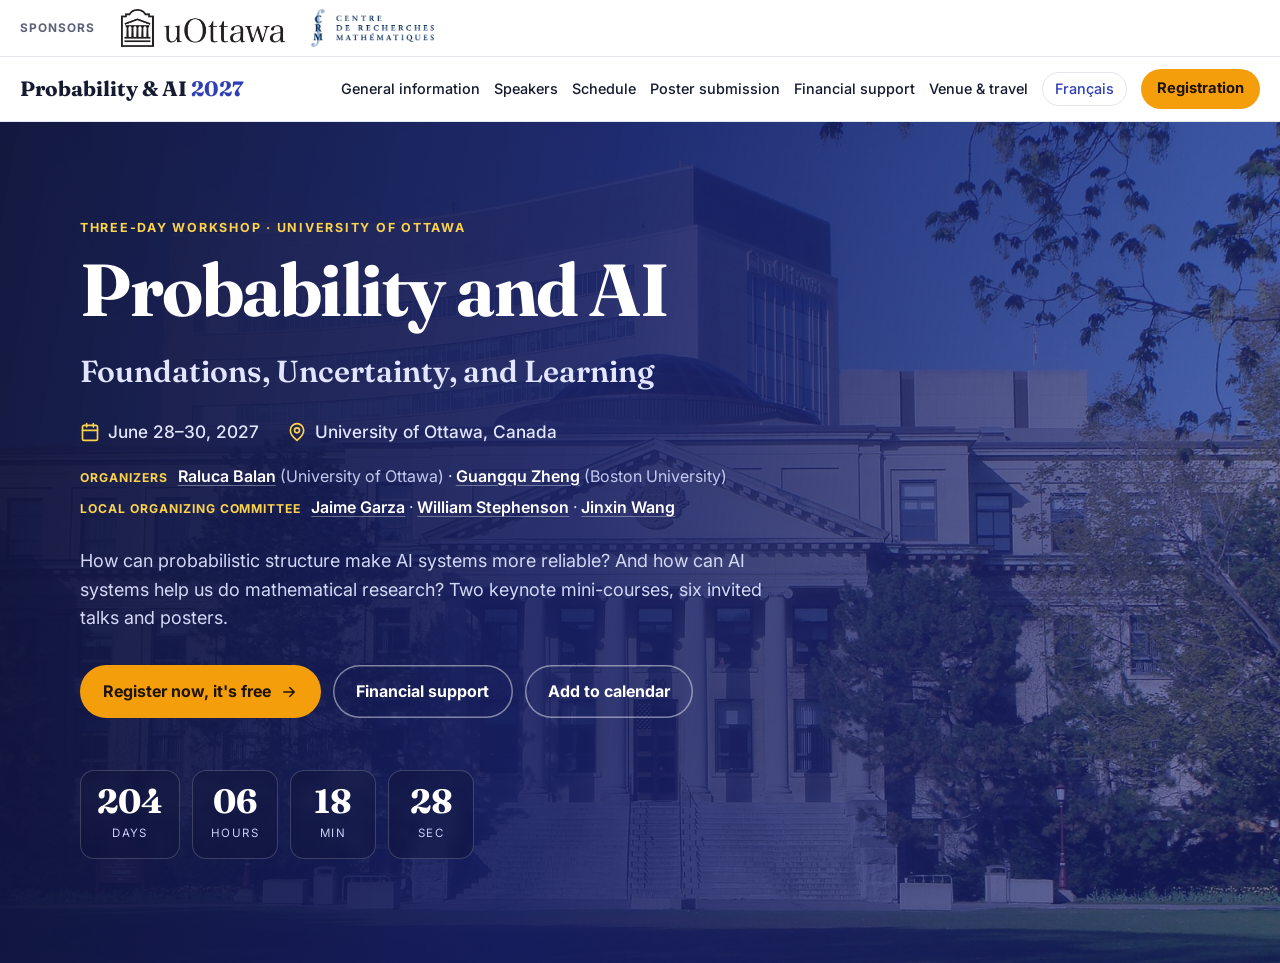
==== commit 752d3242: "Add poster submission page, rename Venue & travel tab, update key dates - Poster submission and Fina" ====
--- a/index.html
+++ b/index.html
@@ -77,9 +77,10 @@
     <nav id="nav">
       <a href="information.html">General information</a>
       <a href="speakers.html">Speakers</a>
-      <a href="schedule.html">Schedule &amp; dates</a>
+      <a href="schedule.html">Schedule</a>
+      <a href="poster-submission.html">Poster submission</a>
       <a href="financial-support.html">Financial support</a>
-      <a href="practical-information.html">Practical information</a>
+      <a href="practical-information.html">Venue &amp; travel</a>
       <a class="lang" href="fr/" lang="fr" title="Version française">Français</a>
       <a class="btn btn-small" href="https://docs.google.com/forms/d/e/1FAIpQLSeGgCG70pmu8C7cT3y1N-xh1k_grleS4cE2XgWd0tavkhzTyg/viewform" target="_blank" rel="noopener">Registration</a>
     </nav>
--- a/style.css
+++ b/style.css
@@ -73,7 +73,7 @@
 .brand { font-family: var(--font-head); font-weight: 700; font-size: 1.3rem; color: var(--ink); text-decoration: none; white-space: nowrap; }
 .brand span { color: var(--brand); }
 .nav nav { display: flex; align-items: center; gap: 14px; }
-.site-header .container, .sponsor-bar .container { width: min(1200px, 100% - 32px); }
+.site-header .container, .sponsor-bar .container { width: min(1240px, 100% - 32px); }
 .nav nav a:not(.btn) { color: var(--ink); text-decoration: none; font-weight: 500; font-size: .9rem; white-space: nowrap; }
 .nav nav a:not(.btn):hover { color: var(--brand); }
 .nav-toggle { display: none; background: none; border: 0; padding: 8px; color: var(--ink); cursor: pointer; }
@@ -206,6 +206,24 @@
 .steps h3 { font-size: 1.1rem; }
 .steps p { margin: 0; color: var(--muted); font-size: .96rem; }
 
+/* ---------- Poster submission page (and the priority note on both pages) ---------- */
+.priority { display: flex; gap: 12px; align-items: flex-start; max-width: 820px; margin: 18px 0 0; padding: 14px 18px;
+  border-radius: 14px; background: var(--brand-soft); color: var(--ink); }
+.priority svg { flex: none; width: 22px; height: 22px; margin-top: 1px; color: var(--brand); fill: #fcd34d; }
+.support > h3 { margin-bottom: 12px; }
+.fields { list-style: none; margin: 0; padding: 0; display: flex; flex-wrap: wrap; gap: 10px; }
+.fields li { position: relative; padding: 8px 16px 8px 40px; border-radius: 999px; background: var(--bg-soft); font-weight: 500; }
+.fields li::before {
+  content: ""; position: absolute; left: 13px; top: 50%; width: 18px; height: 18px; margin-top: -9px; border-radius: 50%;
+  background: var(--brand) url("data:image/svg+xml,%3Csvg xmlns='http://www.w3.org/2000/svg' viewBox='0 0 24 24' fill='none' stroke='%23fff' stroke-width='3.5' stroke-linecap='round' stroke-linejoin='round'%3E%3Cpath d='M5 12l5 5L20 7'/%3E%3C/svg%3E") center / 11px no-repeat;
+}
+.poster-form { margin-top: 32px; padding-top: 28px; border-top: 1px solid var(--line); }
+.form-embed iframe { display: block; width: 100%; height: 1480px; border: 0; border-radius: 12px; background: #fff; }
+.form-soon { margin: 0; padding: 44px 24px; border: 2px dashed var(--line); border-radius: 16px; text-align: center; color: var(--muted); font-weight: 600; }
+.form-open { display: inline-block; margin-top: 14px; font-weight: 600; }
+/* box height = the poster form's own height (1436 px wide, 1753 px on phones; Nov 20, 2026): raise it if questions are added */
+@media (max-width: 600px) { .form-embed iframe { height: 1800px; } }
+
 /* ---------- Venue ---------- */
 .venue { display: grid; grid-template-columns: 1fr 1.1fr; gap: 56px; align-items: start; }
 .venue h3 { margin-top: 28px; }
@@ -282,7 +300,7 @@
 .mobile-cta { display: none; }
 
 /* ---------- Tablets and phones: menu behind the ☰ button ---------- */
-@media (max-width: 1200px) {  /* menu folds into ☰ below this width */
+@media (max-width: 1250px) {  /* menu folds into ☰ below this width (six tabs need about 1240 px) */
   .nav-toggle { display: block; }
   .nav nav {
     display: none; position: absolute; top: 64px; left: 0; right: 0;
